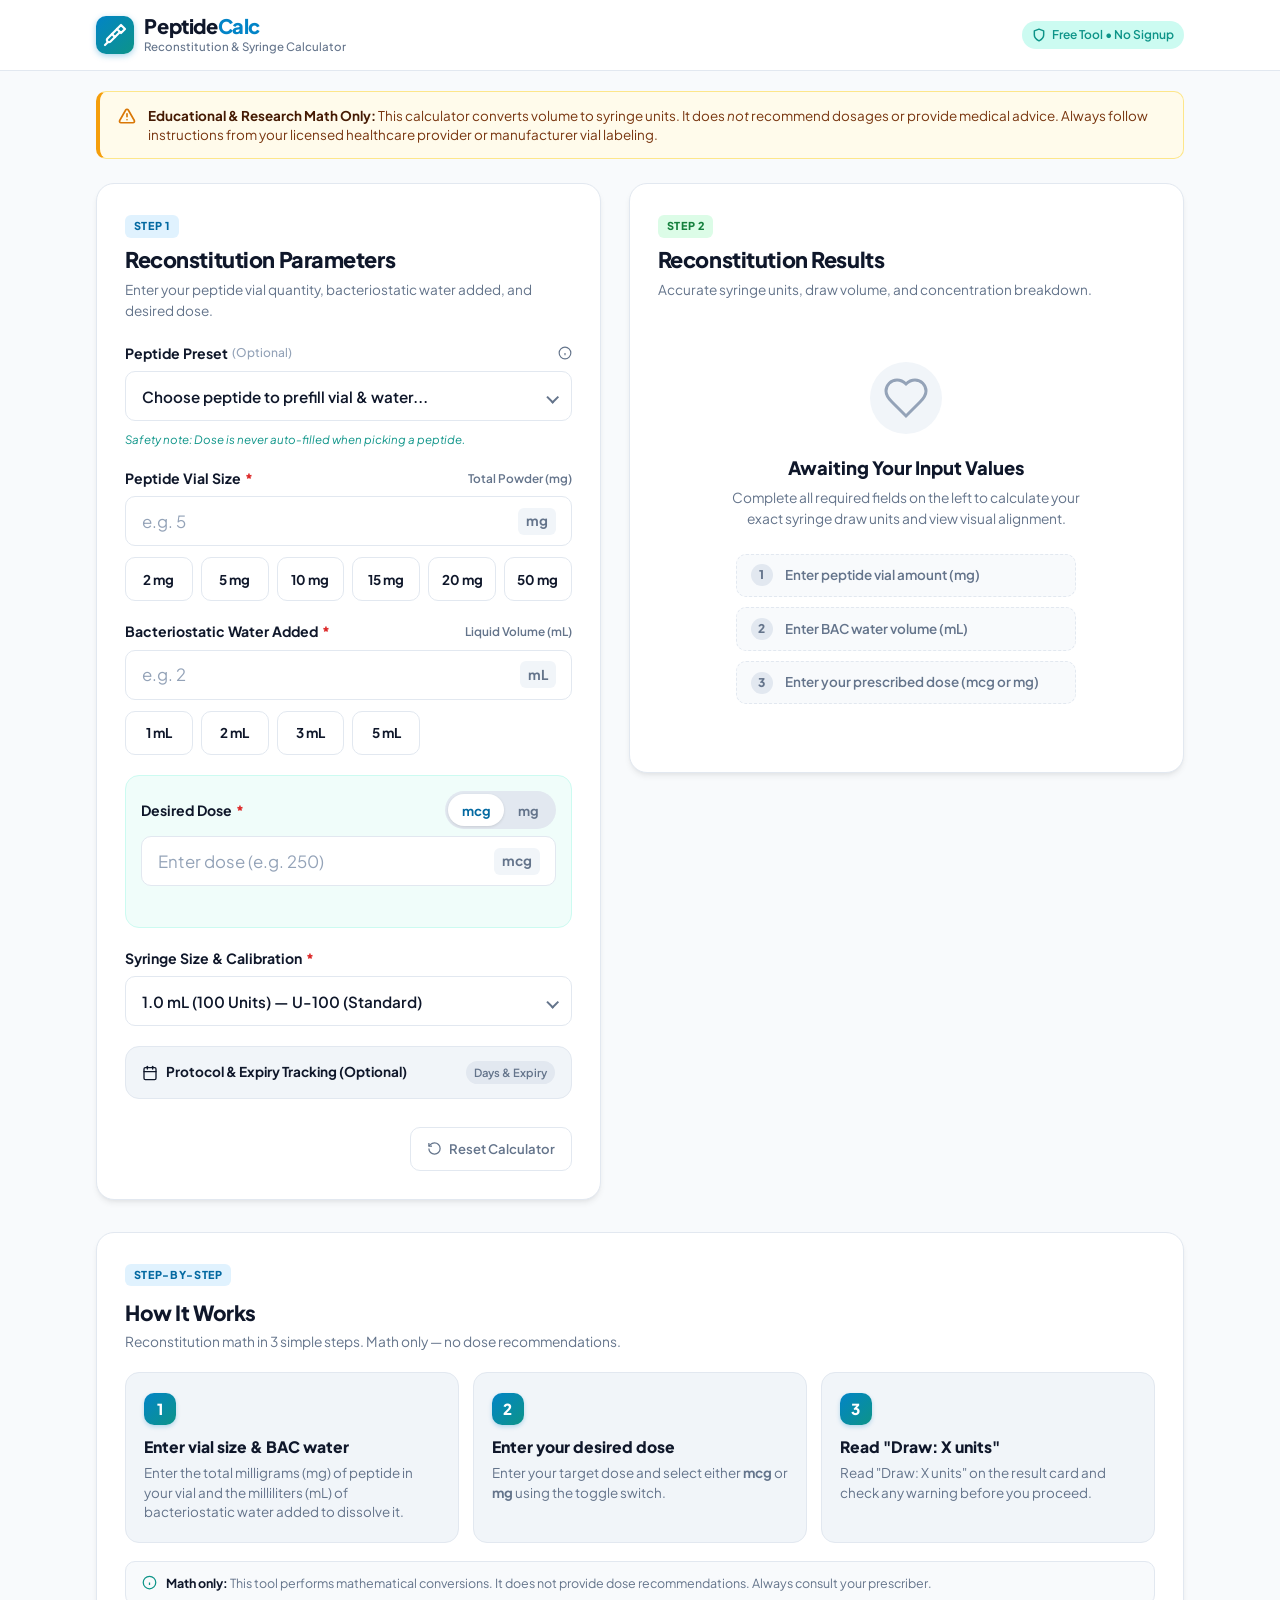
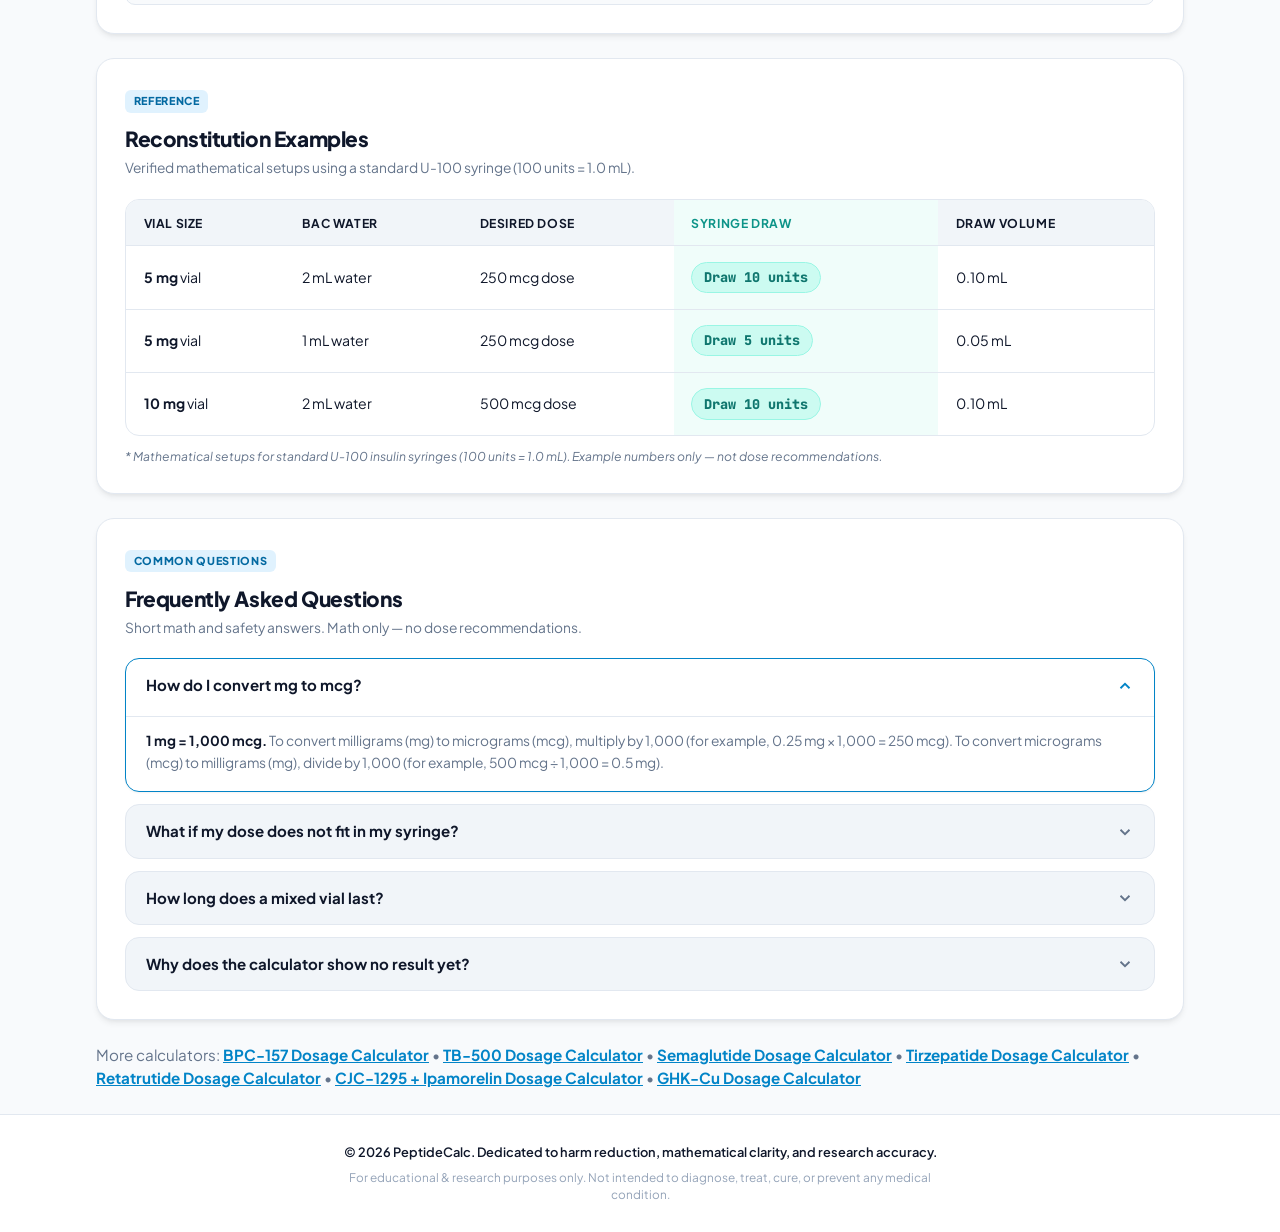
==== index.html @ 5c0a2802 "Add GHK-Cu dosage calculator page and link on homepage" ====
<!DOCTYPE html>
<html lang="en">
<head>
  <meta charset="UTF-8">
  <meta name="viewport" content="width=device-width, initial-scale=1.0, maximum-scale=5.0">
  <title>Peptide Reconstitution Calculator | Accurate Syringe Units & Dosage</title>
  <meta name="description" content="Free, accurate peptide reconstitution calculator. Calculate syringe units, draw volume in mL, concentration, and doses per vial with a visual syringe and safety guards.">
  <link rel="stylesheet" href="style.css">
  <link rel="preconnect" href="https://fonts.googleapis.com">
  <link rel="preconnect" href="https://fonts.gstatic.com" crossorigin>
  <link href="https://fonts.googleapis.com/css2?family=Plus+Jakarta+Sans:wght@400;500;600;700;800&family=JetBrains+Mono:wght@500;600;700&display=swap" rel="stylesheet">
</head>
<body>
  <!-- Header / Nav -->
  <header class="site-header">
    <div class="container header-container">
      <div class="brand">
        <div class="brand-icon">
          <svg width="24" height="24" viewBox="0 0 24 24" fill="none" stroke="currentColor" stroke-width="2.2" stroke-linecap="round" stroke-linejoin="round">
            <path d="m18 2-4 4 4 4 4-4-4-4Z"/>
            <path d="m14 6-9.5 9.5a2.12 2.12 0 1 0 3 3L17 9"/>
            <path d="m9 11 3 3"/>
            <path d="m5 19-3 3"/>
          </svg>
        </div>
        <div class="brand-text">
          <span class="brand-title">Peptide<span class="brand-accent">Calc</span></span>
          <span class="brand-subtitle">Reconstitution & Syringe Calculator</span>
        </div>
      </div>
      <div class="header-badges">
        <span class="trust-badge">
          <svg width="14" height="14" viewBox="0 0 24 24" fill="none" stroke="currentColor" stroke-width="2.5" stroke-linecap="round" stroke-linejoin="round"><path d="M12 22s8-4 8-10V5l-8-3-8 3v7c0 6 8 10 8 10z"/></svg>
          Free Tool • No Signup
        </span>
      </div>
    </div>
  </header>

  <main class="main-content">
    <div class="container">
      
      <!-- Top Disclaimer Line (Mandatory PRD Rule) -->
      <aside class="disclaimer-banner" role="note" aria-label="Medical Disclaimer">
        <div class="disclaimer-icon">
          <svg width="18" height="18" viewBox="0 0 24 24" fill="none" stroke="currentColor" stroke-width="2.2" stroke-linecap="round" stroke-linejoin="round">
            <path d="m21.73 18-8-14a2 2 0 0 0-3.48 0l-8 14A2 2 0 0 0 4 21h16a2 2 0 0 0 1.73-3Z"/>
            <line x1="12" y1="9" x2="12" y2="13"/>
            <line x1="12" y1="17" x2="12.01" y2="17"/>
          </svg>
        </div>
        <div class="disclaimer-text">
          <strong>Educational & Research Math Only:</strong> This calculator converts volume to syringe units. It does <em>not</em> recommend dosages or provide medical advice. Always follow instructions from your licensed healthcare provider or manufacturer vial labeling.
        </div>
      </aside>

      <!-- Calculator Layout Grid -->
      <div class="calculator-grid">
        
        <!-- Inputs Column -->
        <section class="card input-card" aria-labelledby="inputs-heading">
          <div class="card-header">
            <div class="step-indicator">Step 1</div>
            <h1 id="inputs-heading" class="card-title">Reconstitution Parameters</h1>
            <p class="card-desc">Enter your peptide vial quantity, bacteriostatic water added, and desired dose.</p>
          </div>

          <form id="calc-form" class="calc-form" onsubmit="return false;" novalidate>
            
            <!-- 1. Optional Peptide Select -->
            <div class="form-group">
              <div class="label-row">
                <label for="peptide-select" class="form-label">Peptide Preset <span class="label-optional">(Optional)</span></label>
                <span class="tooltip-trigger" title="Selecting a peptide pre-fills standard vial and water sizes. Dose is never auto-filled for safety.">
                  <svg width="14" height="14" viewBox="0 0 24 24" fill="none" stroke="currentColor" stroke-width="2"><circle cx="12" cy="12" r="10"/><path d="M12 16v-4"/><path d="M12 8h.01"/></svg>
                </span>
              </div>
              <div class="select-wrapper">
                <select id="peptide-select" class="form-select">
                  <option value="">Choose peptide to prefill vial & water...</option>
                  <option value="bpc157" data-vial="5" data-water="2">BPC-157 (5 mg vial • 2 mL water)</option>
                  <option value="semaglutide" data-vial="5" data-water="2">Semaglutide (5 mg vial • 2 mL water)</option>
                  <option value="tirzepatide" data-vial="10" data-water="2">Tirzepatide (10 mg vial • 2 mL water)</option>
                  <option value="tb500" data-vial="5" data-water="2">TB-500 (5 mg vial • 2 mL water)</option>
                  <option value="retatrutide" data-vial="10" data-water="2">Retatrutide (10 mg vial • 2 mL water)</option>
                  <option value="cjc1295" data-vial="2" data-water="2">CJC-1295 (2 mg vial • 2 mL water)</option>
                  <option value="ipamorelin" data-vial="2" data-water="2">Ipamorelin (2 mg vial • 2 mL water)</option>
                  <option value="ghkcu" data-vial="50" data-water="3">GHK-Cu (50 mg vial • 3 mL water)</option>
                  <option value="melanotan2" data-vial="10" data-water="2">Melanotan II (10 mg vial • 2 mL water)</option>
                  <option value="pt141" data-vial="10" data-water="2">PT-141 (10 mg vial • 2 mL water)</option>
                </select>
              </div>
              <span class="safety-subtext">Safety note: Dose is never auto-filled when picking a peptide.</span>
            </div>

            <!-- 2. Vial Size (mg) -->
            <div class="form-group">
              <div class="label-row">
                <label for="vial-mg" class="form-label">Peptide Vial Size <span class="required-star">*</span></label>
                <span class="unit-indicator">Total Powder (mg)</span>
              </div>
              <div class="input-with-unit">
                <input type="number" id="vial-mg" class="form-input" placeholder="e.g. 5" min="0.1" step="any" required inputmode="decimal">
                <span class="input-suffix">mg</span>
              </div>
              <!-- Presets -->
              <div class="preset-buttons" role="group" aria-label="Vial size presets">
                <button type="button" class="preset-btn" data-input="vial-mg" data-val="2">2 mg</button>
                <button type="button" class="preset-btn" data-input="vial-mg" data-val="5">5 mg</button>
                <button type="button" class="preset-btn" data-input="vial-mg" data-val="10">10 mg</button>
                <button type="button" class="preset-btn" data-input="vial-mg" data-val="15">15 mg</button>
                <button type="button" class="preset-btn" data-input="vial-mg" data-val="20">20 mg</button>
                <button type="button" class="preset-btn" data-input="vial-mg" data-val="50">50 mg</button>
              </div>
            </div>

            <!-- 3. BAC Water (mL) -->
            <div class="form-group">
              <div class="label-row">
                <label for="bac-water" class="form-label">Bacteriostatic Water Added <span class="required-star">*</span></label>
                <span class="unit-indicator">Liquid Volume (mL)</span>
              </div>
              <div class="input-with-unit">
                <input type="number" id="bac-water" class="form-input" placeholder="e.g. 2" min="0.1" step="any" required inputmode="decimal">
                <span class="input-suffix">mL</span>
              </div>
              <!-- Presets -->
              <div class="preset-buttons" role="group" aria-label="BAC water presets">
                <button type="button" class="preset-btn" data-input="bac-water" data-val="1">1 mL</button>
                <button type="button" class="preset-btn" data-input="bac-water" data-val="2">2 mL</button>
                <button type="button" class="preset-btn" data-input="bac-water" data-val="3">3 mL</button>
                <button type="button" class="preset-btn" data-input="bac-water" data-val="5">5 mL</button>
              </div>
            </div>

            <!-- 4. Desired Dose (mcg / mg Toggle) -->
            <div class="form-group highlight-group">
              <div class="label-row">
                <label for="desired-dose" class="form-label">Desired Dose <span class="required-star">*</span></label>
                
                <!-- mcg / mg Toggle Switch -->
                <div class="unit-toggle" role="radiogroup" aria-label="Desired dose unit">
                  <button type="button" id="toggle-mcg" class="toggle-btn active" role="radio" aria-checked="true">mcg</button>
                  <button type="button" id="toggle-mg" class="toggle-btn" role="radio" aria-checked="false">mg</button>
                </div>
              </div>
              <div class="input-with-unit">
                <input type="number" id="desired-dose" class="form-input" placeholder="Enter dose (e.g. 250)" min="0.001" step="any" required inputmode="decimal">
                <span class="input-suffix" id="dose-unit-label">mcg</span>
              </div>
              <div class="dose-conversion-helper" id="dose-helper" aria-live="polite">
                <!-- Dynamically shows e.g. "250 mcg = 0.25 mg" -->
              </div>
            </div>

            <!-- 5. Syringe Size Dropdown -->
            <div class="form-group">
              <div class="label-row">
                <label for="syringe-size" class="form-label">Syringe Size & Calibration <span class="required-star">*</span></label>
              </div>
              <div class="select-wrapper">
                <select id="syringe-size" class="form-select">
                  <option value="u100-100" data-units="100" data-ml="1.0" data-cal="100">1.0 mL (100 Units) — U-100 (Standard)</option>
                  <option value="u100-50" data-units="50" data-ml="0.5" data-cal="100">0.5 mL (50 Units) — U-100</option>
                  <option value="u100-30" data-units="30" data-ml="0.3" data-cal="100">0.3 mL (30 Units) — U-100</option>
                  <option value="u50-50" data-units="50" data-ml="1.0" data-cal="50">1.0 mL (50 Units) — U-50</option>
                  <option value="u40-40" data-units="40" data-ml="1.0" data-cal="40">1.0 mL (40 Units) — U-40</option>
                  <option value="u40-20" data-units="20" data-ml="0.5" data-cal="40">0.5 mL (20 Units) — U-40</option>
                </select>
              </div>
            </div>

            <!-- Optional Tracking & Protocol Accordion -->
            <details class="optional-details">
              <summary class="details-summary">
                <div class="summary-title">
                  <svg width="16" height="16" viewBox="0 0 24 24" fill="none" stroke="currentColor" stroke-width="2" stroke-linecap="round" stroke-linejoin="round">
                    <rect x="3" y="4" width="18" height="18" rx="2" ry="2"/>
                    <line x1="16" y1="2" x2="16" y2="6"/>
                    <line x1="8" y1="2" x2="8" y2="6"/>
                    <line x1="3" y1="10" x2="21" y2="10"/>
                  </svg>
                  <span>Protocol & Expiry Tracking (Optional)</span>
                </div>
                <span class="summary-badge">Days & Expiry</span>
              </summary>
              <div class="details-content">
                <div class="form-row-2">
                  <div class="form-group">
                    <label for="frequency" class="form-label">Dosing Frequency</label>
                    <select id="frequency" class="form-select">
                      <option value="">Select frequency...</option>
                      <option value="1">Once Daily (Every day)</option>
                      <option value="2">Twice Daily (2x / day)</option>
                      <option value="0.5">Every Other Day (EOD)</option>
                      <option value="0.2857">2 Times per Week</option>
                      <option value="0.4286">3 Times per Week</option>
                      <option value="0.142857">Once Weekly (1x / week)</option>
                    </select>
                  </div>
                  <div class="form-group">
                    <label for="mix-date" class="form-label">Reconstitution Date</label>
                    <input type="date" id="mix-date" class="form-input">
                  </div>
                </div>
              </div>
            </details>

            <!-- Reset Button -->
            <div class="form-actions">
              <button type="button" id="btn-reset" class="btn-secondary">
                <svg width="15" height="15" viewBox="0 0 24 24" fill="none" stroke="currentColor" stroke-width="2"><path d="M3 12a9 9 0 1 0 9-9 9.75 9.75 0 0 0-6.74 2.74L3 8"/><path d="M3 3v5h5"/></svg>
                Reset Calculator
              </button>
            </div>
          </form>
        </section>

        <!-- Results Column -->
        <section class="card result-card" aria-labelledby="results-heading">
          <div class="card-header">
            <div class="step-indicator success">Step 2</div>
            <h2 id="results-heading" class="card-title">Reconstitution Results</h2>
            <p class="card-desc">Accurate syringe units, draw volume, and concentration breakdown.</p>
          </div>

          <!-- Empty State (Shown when inputs are missing) -->
          <div id="empty-state" class="empty-state">
            <div class="empty-icon">
              <svg width="48" height="48" viewBox="0 0 24 24" fill="none" stroke="currentColor" stroke-width="1.5">
                <path d="M19 14c1.49-1.46 3-3.21 3-5.5A5.5 5.5 0 0 0 16.5 3c-1.76 0-3 .5-4.5 2-1.5-1.5-2.74-2-4.5-2A5.5 5.5 0 0 0 2 8.5c0 2.3 1.5 4.05 3 5.5l7 7Z"/>
              </svg>
            </div>
            <h3 class="empty-title">Awaiting Your Input Values</h3>
            <p class="empty-text">Complete all required fields on the left to calculate your exact syringe draw units and view visual alignment.</p>
            <div class="checklist">
              <div class="checklist-item" id="check-vial">
                <span class="check-bullet">1</span> Enter peptide vial amount (mg)
              </div>
              <div class="checklist-item" id="check-water">
                <span class="check-bullet">2</span> Enter BAC water volume (mL)
              </div>
              <div class="checklist-item" id="check-dose">
                <span class="check-bullet">3</span> Enter your prescribed dose (mcg or mg)
              </div>
            </div>
          </div>

          <!-- Active Calculation Container (Hidden until all inputs filled) -->
          <div id="results-container" class="results-container" style="display: none;">
            
            <!-- Smart Safety Warnings Area -->
            <div id="warnings-area" class="warnings-area" aria-live="assertive">
              <!-- Over Capacity Warning -->
              <div id="warn-overcapacity" class="alert-box alert-danger" style="display: none;">
                <div class="alert-icon">
                  <svg width="20" height="20" viewBox="0 0 24 24" fill="none" stroke="currentColor" stroke-width="2.5"><circle cx="12" cy="12" r="10"/><line x1="12" y1="8" x2="12" y2="12"/><line x1="12" y1="16" x2="12.01" y2="16"/></svg>
                </div>
                <div class="alert-body">
                  <h4 class="alert-title">Dose Exceeds Syringe Capacity!</h4>
                  <p class="alert-text" id="overcapacity-text">
                    This dose requires <strong id="overcapacity-units">0</strong> units (<span id="overcapacity-ml">0</span> mL), but your selected syringe only holds <span id="overcapacity-max">0</span> units.
                  </p>
                  <div class="alert-actions">
                    <strong>Recommended Solutions:</strong>
                    <ul class="alert-solutions">
                      <li>Switch to a larger syringe (e.g. 0.5 mL or 1.0 mL) in the dropdown.</li>
                      <li>Or reconstitute with less BAC water to create a more concentrated solution.</li>
                    </ul>
                  </div>
                </div>
              </div>

              <!-- mg / mcg Mistake Guard -->
              <div id="warn-mistake-guard" class="alert-box alert-warning" style="display: none;">
                <div class="alert-icon">
                  <svg width="20" height="20" viewBox="0 0 24 24" fill="none" stroke="currentColor" stroke-width="2.5"><path d="m21.73 18-8-14a2 2 0 0 0-3.48 0l-8 14A2 2 0 0 0 4 21h16a2 2 0 0 0 1.73-3Z"/><line x1="12" y1="9" x2="12" y2="13"/><line x1="12" y1="17" x2="12.01" y2="17"/></svg>
                </div>
                <div class="alert-body">
                  <h4 class="alert-title">Possible Unit Mistake (mg vs. mcg)</h4>
                  <p class="alert-text" id="mistake-guard-text">
                    The requested dose of <strong id="mistake-dose-val"></strong> seems unusually large for peptide protocols and would require an excessive number of units or vials.
                  </p>
                  <div class="mistake-actions">
                    <button type="button" id="btn-fix-unit" class="btn-action-fix">
                      Switch dose to <span id="mistake-mcg-fix"></span> mcg instead
                    </button>
                    <span class="mistake-hint">Most peptide doses are prescribed in micrograms (mcg), not milligrams (mg).</span>
                  </div>
                </div>
              </div>

              <!-- Small Volume Caution (< 5 Units) -->
              <div id="warn-low-volume" class="alert-box alert-info" style="display: none;">
                <div class="alert-icon">
                  <svg width="18" height="18" viewBox="0 0 24 24" fill="none" stroke="currentColor" stroke-width="2"><circle cx="12" cy="12" r="10"/><line x1="12" y1="16" x2="12" y2="12"/><line x1="12" y1="8" x2="12.01" y2="8"/></svg>
                </div>
                <div class="alert-body">
                  <h4 class="alert-title">Low Volume Tip (&lt; 5 Units)</h4>
                  <p class="alert-text" id="low-volume-text">
                    Drawing under 5 units can be difficult to measure precisely on standard syringes. Consider adding more BAC water when mixing to yield a larger, easier-to-read volume.
                  </p>
                </div>
              </div>

              <!-- 30-Day Expiry Safety Flag -->
              <div id="warn-expiry" class="alert-box alert-warning" style="display: none;">
                <div class="alert-icon">
                  <svg width="18" height="18" viewBox="0 0 24 24" fill="none" stroke="currentColor" stroke-width="2"><circle cx="12" cy="12" r="10"/><polyline points="12 6 12 12 16 14"/></svg>
                </div>
                <div class="alert-body">
                  <h4 class="alert-title">Extended Vial Duration Warning</h4>
                  <p class="alert-text">
                    At your current frequency, this vial will last over 30 days. Reconstituted peptides generally maintain optimal stability for <strong>28–30 days</strong> under refrigeration. Consider mixing smaller quantities or half-vials.
                  </p>
                </div>
              </div>
            </div>

            <!-- Hero Output: Units To Draw -->
            <div class="hero-result" id="hero-result-card">
              <span class="hero-label">YOUR EXACT SYRINGE DOSE</span>
              <div class="hero-number-wrap">
                <span class="hero-number" id="out-units">0</span>
                <span class="hero-unit">UNITS</span>
              </div>
              <div class="hero-subtext">
                Pull plunger until the leading stopper ring hits <strong id="out-sub-units">0 units</strong> (<span id="out-volume-ml">0.00 mL</span>)
              </div>
              <div class="fraction-note" id="fraction-note" style="display: none;">
                <!-- e.g. "Note: 8.33 units is between 8 and 8.5 units" -->
              </div>
            </div>

            <!-- Visual Syringe Container -->
            <div class="syringe-section">
              <div class="section-subhead">
                <span class="subhead-title">Interactive Visual Syringe</span>
                <span class="subhead-meta" id="syringe-cal-label">1.0 mL U-100 Syringe</span>
              </div>

              <!-- Syringe SVG Canvas -->
              <div class="syringe-viewport">
                <div class="syringe-wrapper" id="syringe-svg-container">
                  <!-- Generated via script.js -->
                </div>
              </div>

              <!-- Magnified Stopper View (PRD zoomed view requirement) -->
              <div class="magnifier-panel">
                <div class="magnifier-header">
                  <div class="magnifier-badge">
                    <svg width="14" height="14" viewBox="0 0 24 24" fill="none" stroke="currentColor" stroke-width="2.5"><circle cx="11" cy="11" r="8"/><line x1="21" y1="21" x2="16.65" y2="16.65"/><line x1="11" y1="8" x2="11" y2="14"/><line x1="8" y1="11" x2="14" y2="11"/></svg>
                    Zoomed Stopper View (Fridge Alignment Check)
                  </div>
                  <span class="magnifier-tip">Align the leading rubber ring to the target mark</span>
                </div>
                <div class="magnifier-canvas-wrap" id="magnifier-container">
                  <!-- Magnifier SVG generated via script.js -->
                </div>
              </div>
            </div>

            <!-- Key Metrics Grid -->
            <div class="metrics-grid">
              <div class="metric-card">
                <div class="metric-icon blue">
                  <svg width="18" height="18" viewBox="0 0 24 24" fill="none" stroke="currentColor" stroke-width="2"><path d="M12 2.69l5.66 5.66a8 8 0 1 1-11.31 0z"/></svg>
                </div>
                <div class="metric-info">
                  <span class="metric-label">Draw Volume</span>
                  <span class="metric-value" id="out-metric-ml">0.00 mL</span>
                  <span class="metric-hint">Liquid to inject</span>
                </div>
              </div>

              <div class="metric-card">
                <div class="metric-icon teal">
                  <svg width="18" height="18" viewBox="0 0 24 24" fill="none" stroke="currentColor" stroke-width="2"><path d="M21 16V8a2 2 0 0 0-1-1.73l-7-4a2 2 0 0 0-2 0l-7 4A2 2 0 0 0 3 8v8a2 2 0 0 0 1 1.73l7 4a2 2 0 0 0 2 0l7-4A2 2 0 0 0 21 16z"/></svg>
                </div>
                <div class="metric-info">
                  <span class="metric-label">Concentration</span>
                  <span class="metric-value" id="out-concentration-mg">0.00 mg/mL</span>
                  <span class="metric-hint" id="out-concentration-mcg">0 mcg/mL</span>
                </div>
              </div>

              <div class="metric-card">
                <div class="metric-icon indigo">
                  <svg width="18" height="18" viewBox="0 0 24 24" fill="none" stroke="currentColor" stroke-width="2"><circle cx="12" cy="12" r="10"/><path d="m4.93 4.93 4.24 4.24"/><path d="m14.83 9.17 4.24-4.24"/><path d="m14.83 14.83 4.24 4.24"/><path d="m9.17 14.83-4.24 4.24"/></svg>
                </div>
                <div class="metric-info">
                  <span class="metric-label">Micrograms per Unit</span>
                  <span class="metric-value" id="out-mcg-per-unit">0.0 mcg</span>
                  <span class="metric-hint">Each syringe tick</span>
                </div>
              </div>

              <div class="metric-card">
                <div class="metric-icon purple">
                  <svg width="18" height="18" viewBox="0 0 24 24" fill="none" stroke="currentColor" stroke-width="2"><rect x="3" y="3" width="18" height="18" rx="2"/><path d="M3 9h18"/><path d="M9 21V9"/></svg>
                </div>
                <div class="metric-info">
                  <span class="metric-label">Total Doses per Vial</span>
                  <span class="metric-value" id="out-doses-per-vial">0</span>
                  <span class="metric-hint">Based on vial mg</span>
                </div>
              </div>
            </div>

            <!-- Optional Protocol Stats (if frequency/date filled) -->
            <div id="protocol-stats-box" class="protocol-stats-box" style="display: none;">
              <div class="protocol-stat-item" id="stat-duration-wrap" style="display: none;">
                <span class="stat-label">Vial Estimated Lifespan:</span>
                <span class="stat-val" id="out-lifespan-days">0 Days</span>
              </div>
              <div class="protocol-stat-item" id="stat-discard-wrap" style="display: none;">
                <span class="stat-label">Recommended Discard Date:</span>
                <span class="stat-val" id="out-discard-date">—</span>
                <span class="stat-sub">(28 days post-mix)</span>
              </div>
            </div>

            <!-- Bottom Disclaimer Under Result Card (Mandatory PRD Rule) -->
            <div class="result-disclaimer-note">
              <svg width="14" height="14" viewBox="0 0 24 24" fill="none" stroke="currentColor" stroke-width="2"><circle cx="12" cy="12" r="10"/><line x1="12" y1="16" x2="12" y2="12"/><line x1="12" y1="8" x2="12.01" y2="8"/></svg>
              <span><strong>Medical Safety Note:</strong> All results are mathematical conversions based on your inputs. They do not constitute dosing guidance. Always verify with your physician or pharmacist before administration.</span>
            </div>

          </div>
        </section>

      </div>

      <!-- 1. How It Works Section -->
      <section class="card content-section" id="how-it-works" aria-labelledby="how-it-works-title">
        <div class="section-header">
          <div class="step-indicator">Step-by-Step</div>
          <h2 id="how-it-works-title" class="section-title">How It Works</h2>
          <p class="section-desc">Reconstitution math in 3 simple steps. Math only — no dose recommendations.</p>
        </div>

        <div class="how-steps-grid">
          <div class="how-step-card">
            <div class="step-badge">1</div>
            <div class="how-step-body">
              <h3 class="how-step-title">Enter vial size & BAC water</h3>
              <p class="how-step-desc">Enter the total milligrams (mg) of peptide in your vial and the milliliters (mL) of bacteriostatic water added to dissolve it.</p>
            </div>
          </div>

          <div class="how-step-card">
            <div class="step-badge">2</div>
            <div class="how-step-body">
              <h3 class="how-step-title">Enter your desired dose</h3>
              <p class="how-step-desc">Enter your target dose and select either <strong>mcg</strong> or <strong>mg</strong> using the toggle switch.</p>
            </div>
          </div>

          <div class="how-step-card">
            <div class="step-badge">3</div>
            <div class="how-step-body">
              <h3 class="how-step-title">Read "Draw: X units"</h3>
              <p class="how-step-desc">Read "Draw: X units" on the result card and check any warning before you proceed.</p>
            </div>
          </div>
        </div>

        <div class="section-safety-note">
          <svg width="15" height="15" viewBox="0 0 24 24" fill="none" stroke="currentColor" stroke-width="2"><circle cx="12" cy="12" r="10"/><line x1="12" y1="16" x2="12" y2="12"/><line x1="12" y1="8" x2="12.01" y2="8"/></svg>
          <span><strong>Math only:</strong> This tool performs mathematical conversions. It does not provide dose recommendations. Always consult your prescriber.</span>
        </div>
      </section>

      <!-- 2. Examples Section -->
      <section class="card content-section" id="examples" aria-labelledby="examples-title">
        <div class="section-header">
          <div class="step-indicator">Reference</div>
          <h2 id="examples-title" class="section-title">Reconstitution Examples</h2>
          <p class="section-desc">Verified mathematical setups using a standard U-100 syringe (100 units = 1.0 mL).</p>
        </div>

        <div class="table-scroll-hint">
          <svg width="14" height="14" viewBox="0 0 24 24" fill="none" stroke="currentColor" stroke-width="2.5"><line x1="5" y1="12" x2="19" y2="12"/><polyline points="12 5 19 12 12 19"/></svg>
          <span>Scroll sideways on mobile to view full table</span>
        </div>

        <div class="table-responsive">
          <table class="examples-table">
            <thead>
              <tr>
                <th scope="col">Vial Size</th>
                <th scope="col">BAC Water</th>
                <th scope="col">Desired Dose</th>
                <th scope="col" class="th-result">Syringe Draw</th>
                <th scope="col">Draw Volume</th>
              </tr>
            </thead>
            <tbody>
              <tr>
                <td><strong>5 mg</strong> vial</td>
                <td>2 mL water</td>
                <td>250 mcg dose</td>
                <td class="td-result">
                  <span class="draw-pill">Draw 10 units</span>
                </td>
                <td>0.10 mL</td>
              </tr>
              <tr>
                <td><strong>5 mg</strong> vial</td>
                <td>1 mL water</td>
                <td>250 mcg dose</td>
                <td class="td-result">
                  <span class="draw-pill">Draw 5 units</span>
                </td>
                <td>0.05 mL</td>
              </tr>
              <tr>
                <td><strong>10 mg</strong> vial</td>
                <td>2 mL water</td>
                <td>500 mcg dose</td>
                <td class="td-result">
                  <span class="draw-pill">Draw 10 units</span>
                </td>
                <td>0.10 mL</td>
              </tr>
            </tbody>
          </table>
        </div>

        <p class="table-caption">
          * Mathematical setups for standard U-100 insulin syringes (100 units = 1.0 mL). Example numbers only — not dose recommendations.
        </p>
      </section>

      <!-- 3. FAQ Section -->
      <section class="card content-section" id="faq" aria-labelledby="faq-title">
        <div class="section-header">
          <div class="step-indicator">Common Questions</div>
          <h2 id="faq-title" class="section-title">Frequently Asked Questions</h2>
          <p class="section-desc">Short math and safety answers. Math only — no dose recommendations.</p>
        </div>

        <div class="faq-list">
          <details class="faq-item" open>
            <summary class="faq-summary">
              <span class="faq-question-text">How do I convert mg to mcg?</span>
              <span class="faq-chevron" aria-hidden="true">
                <svg width="18" height="18" viewBox="0 0 24 24" fill="none" stroke="currentColor" stroke-width="2.5"><polyline points="6 9 12 15 18 9"/></svg>
              </span>
            </summary>
            <div class="faq-answer">
              <p><strong>1 mg = 1,000 mcg.</strong> To convert milligrams (mg) to micrograms (mcg), multiply by 1,000 (for example, 0.25 mg × 1,000 = 250 mcg). To convert micrograms (mcg) to milligrams (mg), divide by 1,000 (for example, 500 mcg ÷ 1,000 = 0.5 mg).</p>
            </div>
          </details>

          <details class="faq-item">
            <summary class="faq-summary">
              <span class="faq-question-text">What if my dose does not fit in my syringe?</span>
              <span class="faq-chevron" aria-hidden="true">
                <svg width="18" height="18" viewBox="0 0 24 24" fill="none" stroke="currentColor" stroke-width="2.5"><polyline points="6 9 12 15 18 9"/></svg>
              </span>
            </summary>
            <div class="faq-answer">
              <p>Use a larger syringe (such as 0.5 mL or 1.0 mL) or add more BAC water — the calculator warns you in red whenever your dose exceeds your selected syringe capacity so you never draw beyond the maximum fill line.</p>
            </div>
          </details>

          <details class="faq-item">
            <summary class="faq-summary">
              <span class="faq-question-text">How long does a mixed vial last?</span>
              <span class="faq-chevron" aria-hidden="true">
                <svg width="18" height="18" viewBox="0 0 24 24" fill="none" stroke="currentColor" stroke-width="2.5"><polyline points="6 9 12 15 18 9"/></svg>
              </span>
            </summary>
            <div class="faq-answer">
              <p>Mixed peptides are generally used within <strong>28–30 days</strong> under refrigeration. The calculator flags a vial that would last longer with a yellow safety warning so you can consider reconstituting smaller quantities.</p>
            </div>
          </details>

          <details class="faq-item">
            <summary class="faq-summary">
              <span class="faq-question-text">Why does the calculator show no result yet?</span>
              <span class="faq-chevron" aria-hidden="true">
                <svg width="18" height="18" viewBox="0 0 24 24" fill="none" stroke="currentColor" stroke-width="2.5"><polyline points="6 9 12 15 18 9"/></svg>
              </span>
            </summary>
            <div class="faq-answer">
              <p>It waits until all inputs are filled (vial size, BAC water volume, and desired dose). This safety guard ensures you never see a partial, misleading, or incorrect draw calculation.</p>
            </div>
          </details>
        </div>
      </section>

      <div style="margin: 1.25rem 0 1.5rem; font-size: 0.95rem; color: var(--text-muted);">
        More calculators: <a href="bpc-157.html" style="color: var(--primary); font-weight: 700; text-decoration: underline;">BPC-157 Dosage Calculator</a> • <a href="tb-500.html" style="color: var(--primary); font-weight: 700; text-decoration: underline;">TB-500 Dosage Calculator</a> • <a href="semaglutide.html" style="color: var(--primary); font-weight: 700; text-decoration: underline;">Semaglutide Dosage Calculator</a> • <a href="tirzepatide.html" style="color: var(--primary); font-weight: 700; text-decoration: underline;">Tirzepatide Dosage Calculator</a> • <a href="retatrutide.html" style="color: var(--primary); font-weight: 700; text-decoration: underline;">Retatrutide Dosage Calculator</a> • <a href="cjc-1295-ipamorelin.html" style="color: var(--primary); font-weight: 700; text-decoration: underline;">CJC-1295 + Ipamorelin Dosage Calculator</a> • <a href="ghk-cu.html" style="color: var(--primary); font-weight: 700; text-decoration: underline;">GHK-Cu Dosage Calculator</a>
      </div>

    </div>
  </main>

  <footer class="site-footer">
    <div class="container footer-container">
      <p class="footer-copy">© 2026 PeptideCalc. Dedicated to harm reduction, mathematical clarity, and research accuracy.</p>
      <p class="footer-legal">For educational & research purposes only. Not intended to diagnose, treat, cure, or prevent any medical condition.</p>
    </div>
  </footer>

  <script src="script.js"></script>
</body>
</html>
---- style.css ----
/* ==========================================================================
   Peptide Calculator - Clinical Light Design System
   Mobile-First, High Accessibility, Crisp Medical Typography
   ========================================================================== */

:root {
  /* Color Palette */
  --bg-page: #f8fafc;
  --bg-card: #ffffff;
  --bg-card-subtle: #f1f5f9;
  --bg-input: #ffffff;
  --border-light: #e2e8f0;
  --border-focus: #0284c7;
  --border-hover: #cbd5e1;

  /* Text Colors */
  --text-main: #0f172a;
  --text-muted: #64748b;
  --text-subtle: #94a3b8;
  --text-inverse: #ffffff;

  /* Primary Accent: Clinical Sky & Teal */
  --primary: #0284c7;
  --primary-hover: #0369a1;
  --primary-light: #e0f2fe;
  --primary-glow: rgba(2, 132, 199, 0.15);

  --accent-teal: #0d9488;
  --accent-teal-light: #ccfbf1;

  /* Status Colors */
  --danger-bg: #fef2f2;
  --danger-border: #fecaca;
  --danger-text: #991b1b;
  --danger-accent: #dc2626;

  --warning-bg: #fffbeb;
  --warning-border: #fde68a;
  --warning-text: #92400e;
  --warning-accent: #d97706;

  --info-bg: #f0fdf4;
  --info-border: #bbf7d0;
  --info-text: #166534;
  --info-accent: #16a34a;

  /* Syringe Visualization Colors */
  --syringe-glass: #f8fafc;
  --syringe-border: #94a3b8;
  --syringe-fluid-start: #38bdf8;
  --syringe-fluid-end: #0284c7;
  --syringe-plunger: #334155;
  --syringe-stopper: #1e293b;
  --syringe-tick: #475569;
  --syringe-target: #dc2626;

  /* Layout & Geometry */
  --radius-sm: 6px;
  --radius-md: 10px;
  --radius-lg: 14px;
  --radius-xl: 18px;
  --radius-full: 9999px;

  --shadow-sm: 0 1px 2px 0 rgba(0, 0, 0, 0.05);
  --shadow-md: 0 4px 6px -1px rgba(0, 0, 0, 0.07), 0 2px 4px -2px rgba(0, 0, 0, 0.05);
  --shadow-lg: 0 10px 15px -3px rgba(0, 0, 0, 0.08), 0 4px 6px -4px rgba(0, 0, 0, 0.04);
  --shadow-hero: 0 12px 28px -6px rgba(2, 132, 199, 0.2), 0 6px 12px -4px rgba(2, 132, 199, 0.1);

  /* Fonts */
  --font-sans: 'Plus Jakarta Sans', -apple-system, BlinkMacSystemFont, "Segoe UI", Roboto, sans-serif;
  --font-mono: 'JetBrains Mono', monospace;
}

/* Base Reset */
*, *::before, *::after {
  box-sizing: border-box;
  margin: 0;
  padding: 0;
}

html {
  font-size: 16px;
  -webkit-text-size-adjust: 100%;
  scroll-behavior: smooth;
  width: 100%;
  max-width: 100%;
  overflow-x: hidden;
}

body {
  font-family: var(--font-sans);
  background-color: var(--bg-page);
  color: var(--text-main);
  line-height: 1.5;
  min-height: 100vh;
  display: flex;
  flex-direction: column;
  width: 100%;
  max-width: 100%;
  overflow-x: hidden;
}

/* Ensure all images and SVGs respect container width */
img, svg {
  max-width: 100%;
}

.container {
  width: 100%;
  max-width: 1120px;
  margin: 0 auto;
  padding: 0 1rem;
  box-sizing: border-box;
}

@media (max-width: 380px) {
  .container {
    padding: 0 0.75rem;
  }
}

/* ==========================================================================
   Header & Trust Badges
   ========================================================================== */
.site-header {
  background: var(--bg-card);
  border-bottom: 1px solid var(--border-light);
  padding: 0.9rem 0;
  position: sticky;
  top: 0;
  z-index: 50;
}

.header-container {
  display: flex;
  align-items: center;
  justify-content: space-between;
}

.brand {
  display: flex;
  align-items: center;
  gap: 0.65rem;
  text-decoration: none;
  color: inherit;
}

.brand-icon {
  width: 38px;
  height: 38px;
  border-radius: var(--radius-md);
  background: linear-gradient(135deg, #0284c7 0%, #0d9488 100%);
  color: white;
  display: flex;
  align-items: center;
  justify-content: center;
  box-shadow: 0 2px 6px rgba(2, 132, 199, 0.35);
}

.brand-text {
  display: flex;
  flex-direction: column;
}

.brand-title {
  font-size: 1.25rem;
  font-weight: 800;
  letter-spacing: -0.02em;
  color: var(--text-main);
  line-height: 1.2;
}

.brand-accent {
  color: var(--primary);
}

.brand-subtitle {
  font-size: 0.72rem;
  font-weight: 500;
  color: var(--text-muted);
}

.trust-badge {
  display: inline-flex;
  align-items: center;
  gap: 0.35rem;
  font-size: 0.75rem;
  font-weight: 600;
  color: var(--accent-teal);
  background: var(--accent-teal-light);
  padding: 0.3rem 0.65rem;
  border-radius: var(--radius-full);
}

/* ==========================================================================
   Top Disclaimer Banner (Mandatory PRD Rule)
   ========================================================================== */
.disclaimer-banner {
  margin-top: 1.25rem;
  margin-bottom: 1.5rem;
  background-color: #fffbeb;
  border: 1px solid #fde68a;
  border-left: 4px solid #f59e0b;
  border-radius: var(--radius-md);
  padding: 0.85rem 1.1rem;
  display: flex;
  align-items: flex-start;
  gap: 0.75rem;
}

.disclaimer-icon {
  color: #d97706;
  flex-shrink: 0;
  margin-top: 1px;
}

.disclaimer-text {
  font-size: 0.84rem;
  color: #78350f;
  line-height: 1.45;
}

.disclaimer-text strong {
  color: #451a03;
  font-weight: 700;
}

/* ==========================================================================
   Calculator Layout Grid
   ========================================================================== */
.calculator-grid {
  display: flex;
  flex-direction: column;
  gap: 1.5rem;
  margin-bottom: 2rem;
  width: 100%;
  max-width: 100%;
  min-width: 0;
  box-sizing: border-box;
}

@media (min-width: 960px) {
  .calculator-grid {
    display: grid;
    grid-template-columns: 1fr 1.1fr;
    gap: 1.75rem;
    align-items: start;
  }
}

/* Cards */
.card {
  background: var(--bg-card);
  border: 1px solid var(--border-light);
  border-radius: var(--radius-xl);
  padding: 1.1rem 0.95rem;
  box-shadow: var(--shadow-md);
  width: 100%;
  max-width: 100%;
  min-width: 0;
  box-sizing: border-box;
}

@media (min-width: 480px) {
  .card {
    padding: 1.35rem;
  }
}

@media (min-width: 640px) {
  .card {
    padding: 1.75rem;
  }
}

.card-header {
  margin-bottom: 1.35rem;
}

.step-indicator {
  display: inline-block;
  font-size: 0.68rem;
  font-weight: 800;
  text-transform: uppercase;
  letter-spacing: 0.06em;
  background: var(--primary-light);
  color: var(--primary-hover);
  padding: 0.2rem 0.55rem;
  border-radius: var(--radius-sm);
  margin-bottom: 0.4rem;
}

.step-indicator.success {
  background: #dcfce7;
  color: #15803d;
}

.card-title {
  font-size: 1.35rem;
  font-weight: 800;
  color: var(--text-main);
  letter-spacing: -0.02em;
  margin-bottom: 0.25rem;
}

.card-desc {
  font-size: 0.85rem;
  color: var(--text-muted);
}

/* ==========================================================================
   Form Controls & Big Tap Targets
   ========================================================================== */
.calc-form {
  display: flex;
  flex-direction: column;
  gap: 1.25rem;
}

.form-group {
  display: flex;
  flex-direction: column;
  gap: 0.45rem;
}

.form-group.highlight-group {
  background: #f0fdfa;
  border: 1px solid #ccfbf1;
  border-radius: var(--radius-lg);
  padding: 0.95rem;
}

.label-row {
  display: flex;
  align-items: center;
  justify-content: space-between;
}

.form-label {
  font-size: 0.88rem;
  font-weight: 700;
  color: var(--text-main);
  display: inline-flex;
  align-items: center;
  gap: 0.25rem;
}

.label-optional {
  font-size: 0.75rem;
  font-weight: 500;
  color: var(--text-subtle);
}

.required-star {
  color: var(--danger-accent);
  font-weight: 800;
}

.unit-indicator {
  font-size: 0.74rem;
  font-weight: 600;
  color: var(--text-muted);
}

.tooltip-trigger {
  color: var(--text-muted);
  cursor: help;
  display: flex;
  align-items: center;
}

.safety-subtext {
  font-size: 0.72rem;
  color: var(--accent-teal);
  font-style: italic;
  margin-top: 0.15rem;
}

/* Custom Input with Unit Suffix */
.input-with-unit {
  position: relative;
  display: flex;
  align-items: center;
}

.form-input {
  width: 100%;
  height: 50px; /* Big tap target */
  padding: 0 3.2rem 0 1rem;
  font-family: var(--font-sans);
  font-size: 1.05rem;
  font-weight: 600;
  color: var(--text-main);
  background-color: var(--bg-input);
  border: 1.5px solid var(--border-light);
  border-radius: var(--radius-md);
  transition: all 0.15s ease-in-out;
  outline: none;
}

.form-input:focus {
  border-color: var(--border-focus);
  box-shadow: 0 0 0 3px var(--primary-glow);
}

.form-input::placeholder {
  color: var(--text-subtle);
  font-weight: 400;
}

.input-suffix {
  position: absolute;
  right: 1rem;
  font-size: 0.85rem;
  font-weight: 700;
  color: var(--text-muted);
  pointer-events: none;
  background: var(--bg-card-subtle);
  padding: 0.2rem 0.5rem;
  border-radius: var(--radius-sm);
}

/* Select Dropdown */
.select-wrapper {
  position: relative;
}

.form-select {
  width: 100%;
  height: 50px; /* Big tap target */
  padding: 0 2.5rem 0 1rem;
  font-family: var(--font-sans);
  font-size: 0.95rem;
  font-weight: 600;
  color: var(--text-main);
  background-color: var(--bg-input);
  border: 1.5px solid var(--border-light);
  border-radius: var(--radius-md);
  appearance: none;
  outline: none;
  cursor: pointer;
  transition: all 0.15s ease-in-out;
}

.form-select:focus {
  border-color: var(--border-focus);
  box-shadow: 0 0 0 3px var(--primary-glow);
}

.select-wrapper::after {
  content: "";
  position: absolute;
  right: 1.1rem;
  top: 50%;
  transform: translateY(-50%);
  width: 9px;
  height: 9px;
  border-right: 2px solid var(--text-muted);
  border-bottom: 2px solid var(--text-muted);
  rotate: 45deg;
  pointer-events: none;
}

/* Preset Buttons Grid (Big Tap Targets) */
.preset-buttons {
  display: grid;
  grid-template-columns: repeat(3, 1fr);
  gap: 0.5rem;
  margin-top: 0.25rem;
}

@media (min-width: 480px) {
  .preset-buttons {
    grid-template-columns: repeat(6, 1fr);
  }
}

.preset-btn {
  height: 44px; /* Tap target */
  display: flex;
  align-items: center;
  justify-content: center;
  background: var(--bg-card);
  border: 1.5px solid var(--border-light);
  border-radius: var(--radius-md);
  font-family: var(--font-sans);
  font-size: 0.84rem;
  font-weight: 700;
  color: var(--text-main);
  cursor: pointer;
  transition: all 0.15s ease;
  user-select: none;
}

.preset-btn:hover {
  background: var(--bg-card-subtle);
  border-color: var(--border-hover);
}

.preset-btn.active {
  background: var(--primary-light);
  border-color: var(--primary);
  color: var(--primary-hover);
  box-shadow: 0 0 0 1px var(--primary);
}

/* mcg / mg Segmented Unit Toggle */
.unit-toggle {
  display: inline-flex;
  background: #e2e8f0;
  padding: 3px;
  border-radius: var(--radius-full);
}

.toggle-btn {
  border: none;
  background: transparent;
  padding: 0.35rem 0.85rem;
  font-family: var(--font-sans);
  font-size: 0.82rem;
  font-weight: 700;
  color: var(--text-muted);
  border-radius: var(--radius-full);
  cursor: pointer;
  transition: all 0.2s cubic-bezier(0.4, 0, 0.2, 1);
  min-height: 32px;
}

.toggle-btn.active {
  background: var(--bg-card);
  color: var(--primary-hover);
  box-shadow: 0 1px 3px rgba(0, 0, 0, 0.12);
}

.dose-conversion-helper {
  font-size: 0.78rem;
  font-weight: 600;
  color: var(--accent-teal);
  min-height: 1.15rem;
  display: flex;
  align-items: center;
  gap: 0.35rem;
}

/* Optional Details Accordion */
.optional-details {
  background: var(--bg-card-subtle);
  border: 1px solid var(--border-light);
  border-radius: var(--radius-lg);
  overflow: hidden;
  transition: all 0.2s ease;
}

.details-summary {
  padding: 0.85rem 1rem;
  cursor: pointer;
  display: flex;
  align-items: center;
  justify-content: space-between;
  user-select: none;
  font-size: 0.85rem;
  font-weight: 700;
  color: var(--text-main);
  list-style: none;
}

.details-summary::-webkit-details-marker {
  display: none;
}

.summary-title {
  display: flex;
  align-items: center;
  gap: 0.5rem;
}

.summary-badge {
  font-size: 0.7rem;
  font-weight: 600;
  color: var(--text-muted);
  background: #e2e8f0;
  padding: 0.2rem 0.5rem;
  border-radius: var(--radius-full);
}

.details-content {
  padding: 0 1rem 1rem 1rem;
  border-top: 1px solid var(--border-light);
  margin-top: 0.4rem;
  padding-top: 0.85rem;
}

.form-row-2 {
  display: grid;
  grid-template-columns: 1fr;
  gap: 0.85rem;
}

@media (min-width: 500px) {
  .form-row-2 {
    grid-template-columns: 1fr 1fr;
  }
}

/* Form Action Buttons */
.form-actions {
  display: flex;
  justify-content: flex-end;
  margin-top: 0.5rem;
}

.btn-secondary {
  display: inline-flex;
  align-items: center;
  gap: 0.45rem;
  background: transparent;
  border: 1px solid var(--border-light);
  padding: 0.6rem 1rem;
  border-radius: var(--radius-md);
  font-family: var(--font-sans);
  font-size: 0.82rem;
  font-weight: 600;
  color: var(--text-muted);
  cursor: pointer;
  transition: all 0.15s ease;
  min-height: 44px;
}

.btn-secondary:hover {
  background: var(--bg-card-subtle);
  color: var(--text-main);
  border-color: var(--border-hover);
}

/* ==========================================================================
   Results Column: Empty State & Active State
   ========================================================================== */
.result-card {
  position: relative;
  width: 100%;
  max-width: 100%;
  min-width: 0;
  box-sizing: border-box;
}

/* Empty State */
.empty-state {
  text-align: center;
  padding: 2.5rem 1rem;
  display: flex;
  flex-direction: column;
  align-items: center;
}

.empty-icon {
  width: 72px;
  height: 72px;
  background: #f1f5f9;
  color: #94a3b8;
  border-radius: 50%;
  display: flex;
  align-items: center;
  justify-content: center;
  margin-bottom: 1.25rem;
}

.empty-title {
  font-size: 1.15rem;
  font-weight: 800;
  color: var(--text-main);
  margin-bottom: 0.4rem;
}

.empty-text {
  font-size: 0.86rem;
  color: var(--text-muted);
  max-width: 380px;
  margin-bottom: 1.5rem;
}

.checklist {
  display: flex;
  flex-direction: column;
  gap: 0.65rem;
  width: 100%;
  max-width: 340px;
  text-align: left;
}

.checklist-item {
  display: flex;
  align-items: center;
  gap: 0.75rem;
  font-size: 0.84rem;
  font-weight: 600;
  color: var(--text-muted);
  background: #f8fafc;
  border: 1px dashed var(--border-light);
  padding: 0.6rem 0.85rem;
  border-radius: var(--radius-md);
  transition: all 0.2s ease;
}

.checklist-item.done {
  background: #f0fdf4;
  border: 1px solid #bbf7d0;
  color: #166534;
}

.check-bullet {
  width: 22px;
  height: 22px;
  border-radius: 50%;
  background: #e2e8f0;
  color: var(--text-muted);
  font-size: 0.75rem;
  font-weight: 800;
  display: flex;
  align-items: center;
  justify-content: center;
  flex-shrink: 0;
}

.checklist-item.done .check-bullet {
  background: #16a34a;
  color: white;
}

/* Active Results Container */
.results-container {
  display: flex;
  flex-direction: column;
  gap: 1.25rem;
  width: 100%;
  max-width: 100%;
  min-width: 0;
  box-sizing: border-box;
}

/* Warnings Area */
.warnings-area {
  display: flex;
  flex-direction: column;
  gap: 0.75rem;
  width: 100%;
  max-width: 100%;
  box-sizing: border-box;
}

.alert-box {
  display: flex;
  align-items: flex-start;
  gap: 0.85rem;
  padding: 0.95rem 1.1rem;
  border-radius: var(--radius-lg);
  font-size: 0.85rem;
  line-height: 1.45;
  width: 100%;
  max-width: 100%;
  min-width: 0;
  box-sizing: border-box;
}

.alert-body {
  min-width: 0;
  flex: 1;
  word-break: break-word;
}

.alert-icon {
  flex-shrink: 0;
  margin-top: 1px;
}

.alert-title {
  font-size: 0.92rem;
  font-weight: 800;
  margin-bottom: 0.2rem;
}

.alert-text {
  margin-bottom: 0.4rem;
}

.alert-danger {
  background: var(--danger-bg);
  border: 1.5px solid var(--danger-border);
  color: var(--danger-text);
}
.alert-danger .alert-icon { color: var(--danger-accent); }
.alert-danger .alert-title { color: #7f1d1d; }

.alert-solutions {
  padding-left: 1.2rem;
  font-size: 0.82rem;
  margin-top: 0.25rem;
}

.alert-warning {
  background: var(--warning-bg);
  border: 1.5px solid var(--warning-border);
  color: var(--warning-text);
}
.alert-warning .alert-icon { color: var(--warning-accent); }
.alert-warning .alert-title { color: #78350f; }

.mistake-actions {
  display: flex;
  flex-direction: column;
  gap: 0.4rem;
  margin-top: 0.45rem;
}

.btn-action-fix {
  background: #b45309;
  color: white;
  border: none;
  font-family: var(--font-sans);
  font-size: 0.82rem;
  font-weight: 700;
  padding: 0.55rem 0.95rem;
  border-radius: var(--radius-md);
  cursor: pointer;
  align-self: flex-start;
  transition: background 0.15s ease;
  min-height: 40px;
  max-width: 100%;
  white-space: normal;
  word-break: break-word;
}

.btn-action-fix:hover {
  background: #92400e;
}

.mistake-hint {
  font-size: 0.75rem;
  color: #78350f;
  font-style: italic;
}

.alert-info {
  background: #eff6ff;
  border: 1px solid #bfdbfe;
  color: #1e40af;
}
.alert-info .alert-icon { color: #2563eb; }
.alert-info .alert-title { color: #1e3a8a; }

/* Hero Result Card: Biggest Number */
.hero-result {
  background: linear-gradient(135deg, #0369a1 0%, #0f766e 100%);
  color: white;
  border-radius: var(--radius-xl);
  padding: 1.35rem 1rem;
  text-align: center;
  box-shadow: var(--shadow-hero);
  position: relative;
  overflow: hidden;
  width: 100%;
  max-width: 100%;
  box-sizing: border-box;
}

@media (min-width: 640px) {
  .hero-result {
    padding: 1.6rem 1.4rem;
  }
}

.hero-result::before {
  content: "";
  position: absolute;
  top: -50%;
  left: -50%;
  width: 200%;
  height: 200%;
  background: radial-gradient(circle, rgba(255,255,255,0.1) 0%, transparent 70%);
  pointer-events: none;
}

.hero-label {
  display: inline-block;
  font-size: 0.74rem;
  font-weight: 800;
  letter-spacing: 0.12em;
  text-transform: uppercase;
  color: #bae6fd;
  margin-bottom: 0.35rem;
}

.hero-number-wrap {
  display: flex;
  align-items: baseline;
  justify-content: center;
  gap: 0.45rem;
  margin-bottom: 0.35rem;
}

.hero-number {
  font-family: var(--font-mono);
  font-size: 3.4rem;
  font-weight: 800;
  line-height: 1;
  letter-spacing: -0.03em;
  color: #ffffff;
  text-shadow: 0 2px 8px rgba(0, 0, 0, 0.2);
}

@media (max-width: 400px) {
  .hero-number {
    font-size: 2.8rem;
  }
}

@media (min-width: 640px) {
  .hero-number {
    font-size: 4rem;
  }
}

.hero-unit {
  font-size: 1.35rem;
  font-weight: 800;
  letter-spacing: 0.04em;
  color: #e0f2fe;
}

.hero-subtext {
  font-size: 0.92rem;
  color: #f0fdfa;
  max-width: 440px;
  margin: 0 auto;
  line-height: 1.4;
}

.hero-subtext strong {
  color: #ffffff;
  font-weight: 800;
  text-decoration: underline;
  text-underline-offset: 3px;
}

.fraction-note {
  font-size: 0.78rem;
  color: #e0f2fe;
  background: rgba(0, 0, 0, 0.15);
  border-radius: var(--radius-full);
  padding: 0.25rem 0.75rem;
  display: inline-block;
  margin-top: 0.65rem;
}

/* ==========================================================================
   Visual Syringe Section & Magnifier
   ========================================================================== */
.syringe-section {
  background: #ffffff;
  border: 1px solid var(--border-light);
  border-radius: var(--radius-lg);
  padding: 0.9rem 0.75rem;
  box-shadow: var(--shadow-sm);
  width: 100%;
  max-width: 100%;
  min-width: 0;
  box-sizing: border-box;
}

@media (min-width: 640px) {
  .syringe-section {
    padding: 1.15rem;
  }
}

.section-subhead {
  display: flex;
  align-items: center;
  justify-content: space-between;
  margin-bottom: 0.75rem;
  width: 100%;
  max-width: 100%;
  gap: 0.5rem;
}

.subhead-title {
  font-size: 0.86rem;
  font-weight: 700;
  color: var(--text-main);
  min-width: 0;
}

.subhead-meta {
  font-size: 0.74rem;
  font-weight: 600;
  color: var(--primary);
  background: var(--primary-light);
  padding: 0.2rem 0.55rem;
  border-radius: var(--radius-full);
  white-space: nowrap;
  flex-shrink: 0;
}

.syringe-viewport {
  width: 100%;
  max-width: 100%;
  min-width: 0;
  overflow-x: auto;
  overflow-y: hidden;
  padding: 0.5rem 0;
  -webkit-overflow-scrolling: touch;
  box-sizing: border-box;
}

.syringe-wrapper {
  width: 100%;
  max-width: 100%;
}

.syringe-wrapper svg {
  width: 100%;
  max-width: 100%;
  height: auto;
  display: block;
}

/* Magnifier Panel */
.magnifier-panel {
  margin-top: 1rem;
  background: #f8fafc;
  border: 1.5px dashed #cbd5e1;
  border-radius: var(--radius-md);
  padding: 0.75rem 0.6rem;
  width: 100%;
  max-width: 100%;
  min-width: 0;
  box-sizing: border-box;
}

@media (min-width: 640px) {
  .magnifier-panel {
    padding: 0.85rem;
  }
}

.magnifier-header {
  display: flex;
  flex-wrap: wrap;
  align-items: center;
  justify-content: space-between;
  gap: 0.5rem;
  margin-bottom: 0.65rem;
  width: 100%;
  max-width: 100%;
}

.magnifier-badge {
  display: inline-flex;
  align-items: center;
  gap: 0.35rem;
  font-size: 0.78rem;
  font-weight: 700;
  color: #0369a1;
  background: #e0f2fe;
  padding: 0.25rem 0.6rem;
  border-radius: var(--radius-full);
}

.magnifier-tip {
  font-size: 0.73rem;
  font-weight: 500;
  color: var(--text-muted);
}

.magnifier-canvas-wrap {
  width: 100%;
  max-width: 100%;
  min-width: 0;
  overflow-x: auto;
  -webkit-overflow-scrolling: touch;
  box-sizing: border-box;
}

.magnifier-canvas-wrap svg {
  width: 100%;
  max-width: 100%;
  height: auto;
  display: block;
}

/* ==========================================================================
   Metrics Breakdown Grid
   ========================================================================== */
.metrics-grid {
  display: grid;
  grid-template-columns: repeat(2, minmax(0, 1fr));
  gap: 0.5rem;
  width: 100%;
  max-width: 100%;
  box-sizing: border-box;
}

@media (min-width: 640px) {
  .metrics-grid {
    grid-template-columns: 1fr 1fr;
    gap: 0.75rem;
  }
}

@media (max-width: 340px) {
  .metrics-grid {
    grid-template-columns: 1fr;
  }
}

.metric-card {
  background: var(--bg-card-subtle);
  border: 1px solid var(--border-light);
  border-radius: var(--radius-md);
  padding: 0.65rem 0.55rem;
  display: flex;
  align-items: flex-start;
  gap: 0.45rem;
  min-width: 0;
  width: 100%;
  max-width: 100%;
  box-sizing: border-box;
}

@media (min-width: 640px) {
  .metric-card {
    padding: 0.85rem;
    gap: 0.65rem;
  }
}

.metric-icon {
  width: 30px;
  height: 30px;
  border-radius: var(--radius-md);
  display: flex;
  align-items: center;
  justify-content: center;
  flex-shrink: 0;
}

@media (min-width: 640px) {
  .metric-icon {
    width: 34px;
    height: 34px;
  }
}

.metric-icon svg {
  width: 16px;
  height: 16px;
}

@media (min-width: 640px) {
  .metric-icon svg {
    width: 18px;
    height: 18px;
  }
}

.metric-icon.blue { background: #e0f2fe; color: #0284c7; }
.metric-icon.teal { background: #ccfbf1; color: #0f766e; }
.metric-icon.indigo { background: #e0e7ff; color: #4338ca; }
.metric-icon.purple { background: #f3e8ff; color: #7e22ce; }

.metric-info {
  display: flex;
  flex-direction: column;
  min-width: 0;
  width: 100%;
}

.metric-label {
  font-size: 0.68rem;
  font-weight: 600;
  color: var(--text-muted);
  text-transform: uppercase;
  letter-spacing: 0.04em;
  white-space: nowrap;
  overflow: hidden;
  text-overflow: ellipsis;
}

@media (min-width: 640px) {
  .metric-label {
    font-size: 0.72rem;
  }
}

.metric-value {
  font-family: var(--font-mono);
  font-size: 0.95rem;
  font-weight: 700;
  color: var(--text-main);
  line-height: 1.25;
  white-space: nowrap;
  overflow: hidden;
  text-overflow: ellipsis;
}

@media (min-width: 640px) {
  .metric-value {
    font-size: 1.05rem;
  }
}

.metric-hint {
  font-size: 0.68rem;
  color: var(--text-subtle);
  white-space: nowrap;
  overflow: hidden;
  text-overflow: ellipsis;
}

@media (min-width: 640px) {
  .metric-hint {
    font-size: 0.72rem;
  }
}

/* Protocol Stats Box */
.protocol-stats-box {
  background: #f8fafc;
  border: 1px solid var(--border-light);
  border-radius: var(--radius-md);
  padding: 0.75rem 0.85rem;
  display: flex;
  flex-direction: column;
  gap: 0.4rem;
  font-size: 0.83rem;
  width: 100%;
  max-width: 100%;
  box-sizing: border-box;
}

@media (min-width: 640px) {
  .protocol-stats-box {
    padding: 0.85rem 1rem;
  }
}

.protocol-stat-item {
  display: flex;
  align-items: baseline;
  justify-content: space-between;
  flex-wrap: wrap;
  gap: 0.25rem;
  width: 100%;
}

.stat-label {
  color: var(--text-muted);
  font-weight: 500;
}

.stat-val {
  font-weight: 700;
  color: var(--text-main);
}

.stat-sub {
  font-size: 0.74rem;
  color: var(--text-subtle);
  margin-left: 0.25rem;
}

/* Bottom Disclaimer Under Result Card (Mandatory PRD Rule) */
.result-disclaimer-note {
  display: flex;
  align-items: flex-start;
  gap: 0.5rem;
  font-size: 0.76rem;
  color: var(--text-muted);
  line-height: 1.45;
  background: var(--bg-card-subtle);
  padding: 0.65rem 0.85rem;
  border-radius: var(--radius-md);
  border: 1px solid var(--border-light);
  width: 100%;
  max-width: 100%;
  box-sizing: border-box;
}

.result-disclaimer-note span {
  min-width: 0;
  word-break: break-word;
}

.result-disclaimer-note svg {
  flex-shrink: 0;
  color: var(--text-subtle);
  margin-top: 1px;
}

.result-disclaimer-note strong {
  color: var(--text-main);
}

/* ==========================================================================
   Content Sections (How It Works, Examples, FAQ)
   Light, clean, trustworthy clinical aesthetic with large touch targets
   ========================================================================== */
.content-section {
  margin-bottom: 1.5rem;
}

.section-header {
  margin-bottom: 1.25rem;
}

.section-title {
  font-size: 1.3rem;
  font-weight: 800;
  color: var(--text-main);
  letter-spacing: -0.02em;
  margin-top: 0.25rem;
  margin-bottom: 0.25rem;
}

.section-desc {
  font-size: 0.86rem;
  color: var(--text-muted);
}

/* 1. How It Works Steps Grid */
.how-steps-grid {
  display: grid;
  grid-template-columns: 1fr;
  gap: 0.9rem;
}

@media (min-width: 768px) {
  .how-steps-grid {
    grid-template-columns: repeat(3, 1fr);
  }
}

.how-step-card {
  background: var(--bg-card-subtle);
  border: 1.5px solid var(--border-light);
  border-radius: var(--radius-lg);
  padding: 1.25rem 1.1rem;
  display: flex;
  flex-direction: column;
  gap: 0.75rem;
  transition: border-color 0.15s ease;
}

.how-step-card:hover {
  border-color: var(--border-hover);
}

.step-badge {
  width: 32px;
  height: 32px;
  background: linear-gradient(135deg, var(--primary) 0%, var(--accent-teal) 100%);
  color: white;
  border-radius: var(--radius-md);
  display: flex;
  align-items: center;
  justify-content: center;
  font-size: 0.95rem;
  font-weight: 800;
  box-shadow: 0 2px 4px rgba(2, 132, 199, 0.25);
  flex-shrink: 0;
}

.how-step-body {
  display: flex;
  flex-direction: column;
  gap: 0.35rem;
}

.how-step-title {
  font-size: 0.98rem;
  font-weight: 800;
  color: var(--text-main);
  line-height: 1.3;
}

.how-step-desc {
  font-size: 0.84rem;
  color: var(--text-muted);
  line-height: 1.45;
}

.section-safety-note {
  margin-top: 1.1rem;
  background: #f8fafc;
  border: 1px solid var(--border-light);
  border-radius: var(--radius-md);
  padding: 0.75rem 1rem;
  display: flex;
  align-items: center;
  gap: 0.55rem;
  font-size: 0.78rem;
  color: var(--text-muted);
}

.section-safety-note svg {
  color: var(--accent-teal);
  flex-shrink: 0;
}

.section-safety-note strong {
  color: var(--text-main);
}

/* 2. Examples Table */
.table-scroll-hint {
  display: flex;
  align-items: center;
  gap: 0.4rem;
  font-size: 0.74rem;
  font-weight: 600;
  color: var(--text-subtle);
  margin-bottom: 0.5rem;
}

@media (min-width: 640px) {
  .table-scroll-hint {
    display: none;
  }
}

.table-responsive {
  width: 100%;
  overflow-x: auto;
  -webkit-overflow-scrolling: touch;
  border: 1.5px solid var(--border-light);
  border-radius: var(--radius-lg);
  margin-bottom: 0.75rem;
  background: #ffffff;
}

.examples-table {
  width: 100%;
  border-collapse: collapse;
  min-width: 500px;
  text-align: left;
  font-size: 0.88rem;
}

.examples-table th {
  background: var(--bg-card-subtle);
  padding: 0.85rem 1.1rem;
  font-weight: 700;
  color: var(--text-main);
  font-size: 0.76rem;
  text-transform: uppercase;
  letter-spacing: 0.05em;
  border-bottom: 1.5px solid var(--border-light);
}

.examples-table td {
  padding: 0.95rem 1.1rem;
  border-bottom: 1px solid var(--border-light);
  color: var(--text-main);
}

.examples-table tbody tr:last-child td {
  border-bottom: none;
}

.examples-table tbody tr:hover {
  background-color: #fafbfc;
}

.th-result {
  background: #f0fdfa !important;
  color: var(--accent-teal) !important;
}

.td-result {
  background: #f0fdfa;
}

.draw-pill {
  display: inline-block;
  background: #ccfbf1;
  color: #0f766e;
  font-weight: 800;
  font-family: var(--font-mono);
  font-size: 0.84rem;
  padding: 0.3rem 0.75rem;
  border-radius: var(--radius-full);
  border: 1px solid #99f6e4;
}

.table-caption {
  font-size: 0.76rem;
  color: var(--text-muted);
  font-style: italic;
  line-height: 1.4;
}

/* 3. FAQ Accordion (Big Tap Targets, Accessible Details) */
.faq-list {
  display: flex;
  flex-direction: column;
  gap: 0.75rem;
}

.faq-item {
  background: var(--bg-card-subtle);
  border: 1.5px solid var(--border-light);
  border-radius: var(--radius-lg);
  overflow: hidden;
  transition: all 0.15s ease;
}

.faq-item[open] {
  background: #ffffff;
  border-color: var(--primary);
  box-shadow: var(--shadow-sm);
}

.faq-summary {
  display: flex;
  align-items: center;
  justify-content: space-between;
  padding: 1rem 1.25rem;
  min-height: 52px; /* Big tap target */
  cursor: pointer;
  user-select: none;
  list-style: none;
  gap: 0.75rem;
}

.faq-summary::-webkit-details-marker {
  display: none;
}

.faq-question-text {
  font-size: 0.94rem;
  font-weight: 700;
  color: var(--text-main);
  line-height: 1.35;
}

.faq-chevron {
  color: var(--text-muted);
  transition: transform 0.2s cubic-bezier(0.4, 0, 0.2, 1);
  flex-shrink: 0;
  display: flex;
  align-items: center;
}

.faq-item[open] .faq-chevron {
  transform: rotate(180deg);
  color: var(--primary);
}

.faq-answer {
  padding: 0 1.25rem 1.15rem 1.25rem;
  border-top: 1px solid var(--border-light);
  margin-top: 0.25rem;
  padding-top: 0.85rem;
  font-size: 0.86rem;
  color: var(--text-muted);
  line-height: 1.55;
}

.faq-answer strong {
  color: var(--text-main);
  font-weight: 700;
}

/* ==========================================================================
   Footer
   ========================================================================== */
.site-footer {
  margin-top: auto;
  background: #ffffff;
  border-top: 1px solid var(--border-light);
  padding: 1.75rem 0;
  font-size: 0.8rem;
  color: var(--text-muted);
  text-align: center;
}

.footer-container {
  display: flex;
  flex-direction: column;
  gap: 0.4rem;
}

.footer-copy {
  font-weight: 600;
  color: var(--text-main);
}

.footer-legal {
  font-size: 0.74rem;
  color: var(--text-subtle);
  max-width: 600px;
  margin: 0 auto;
}
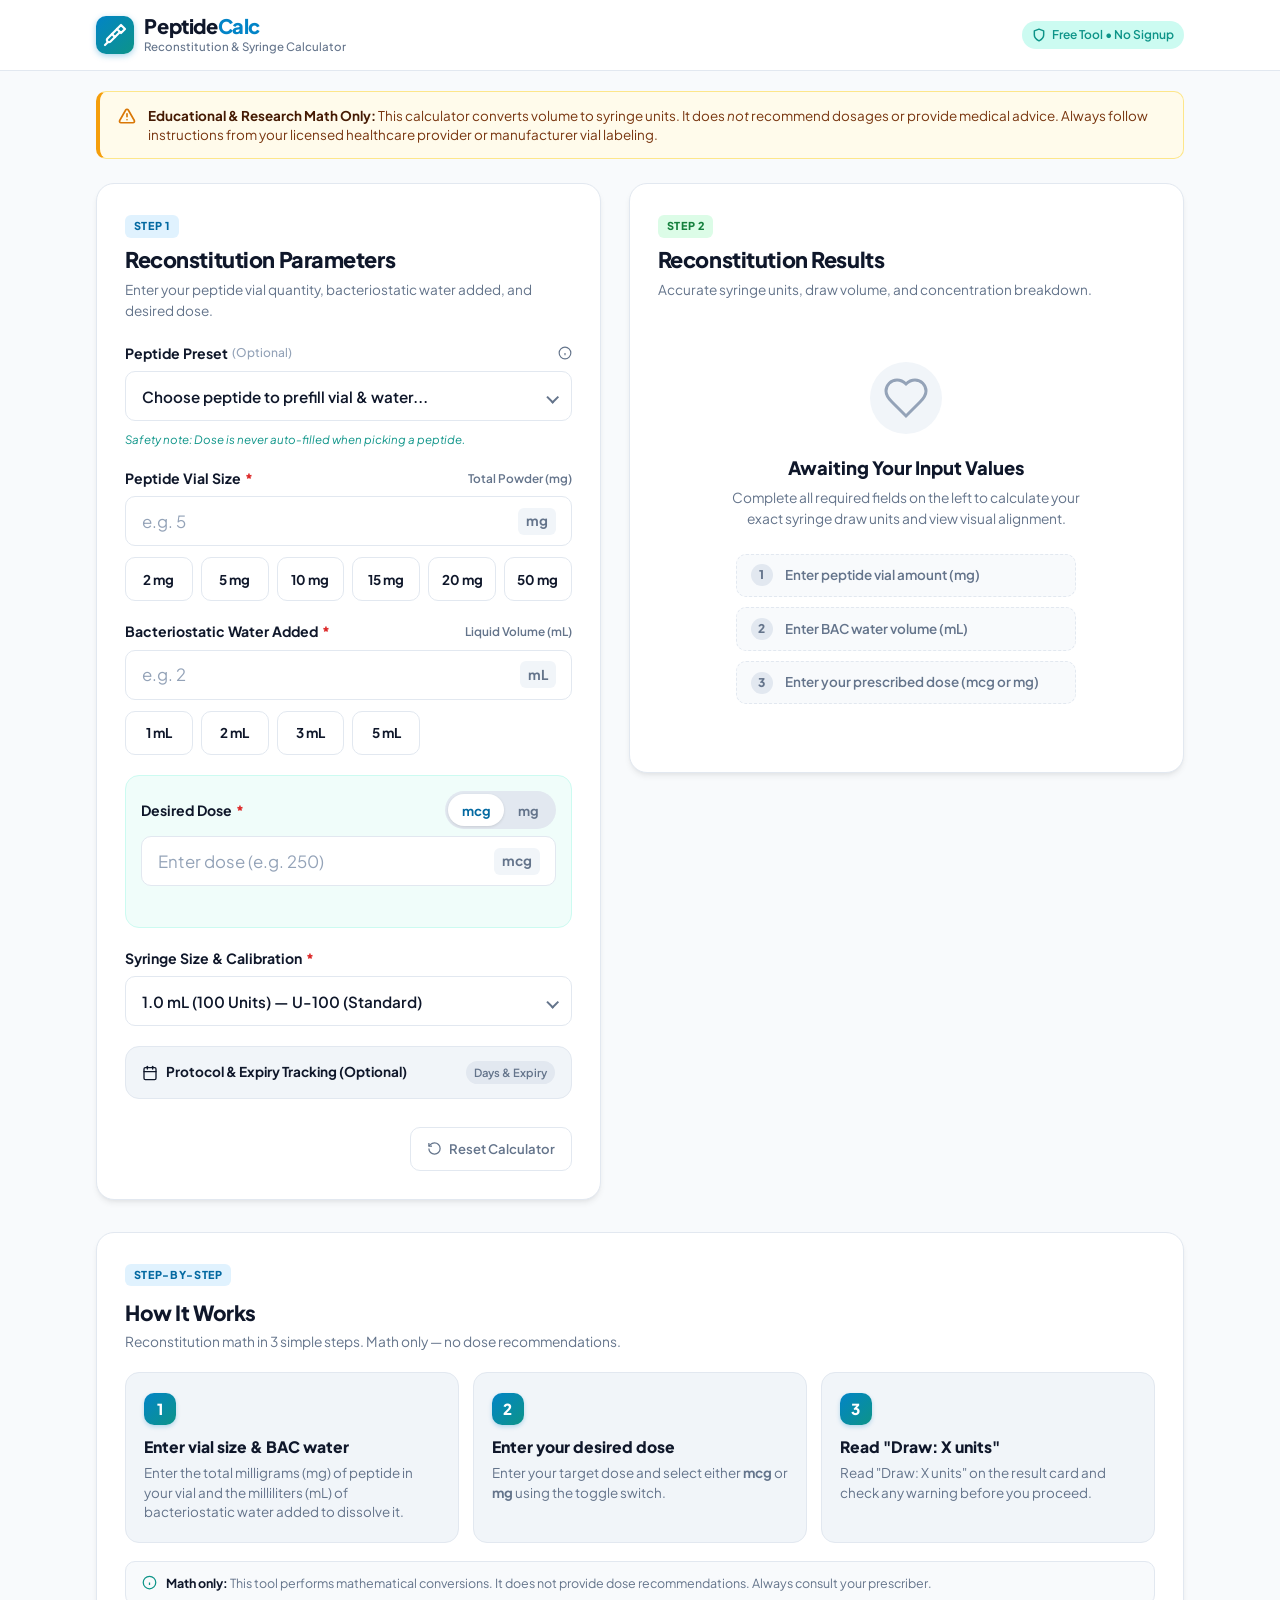
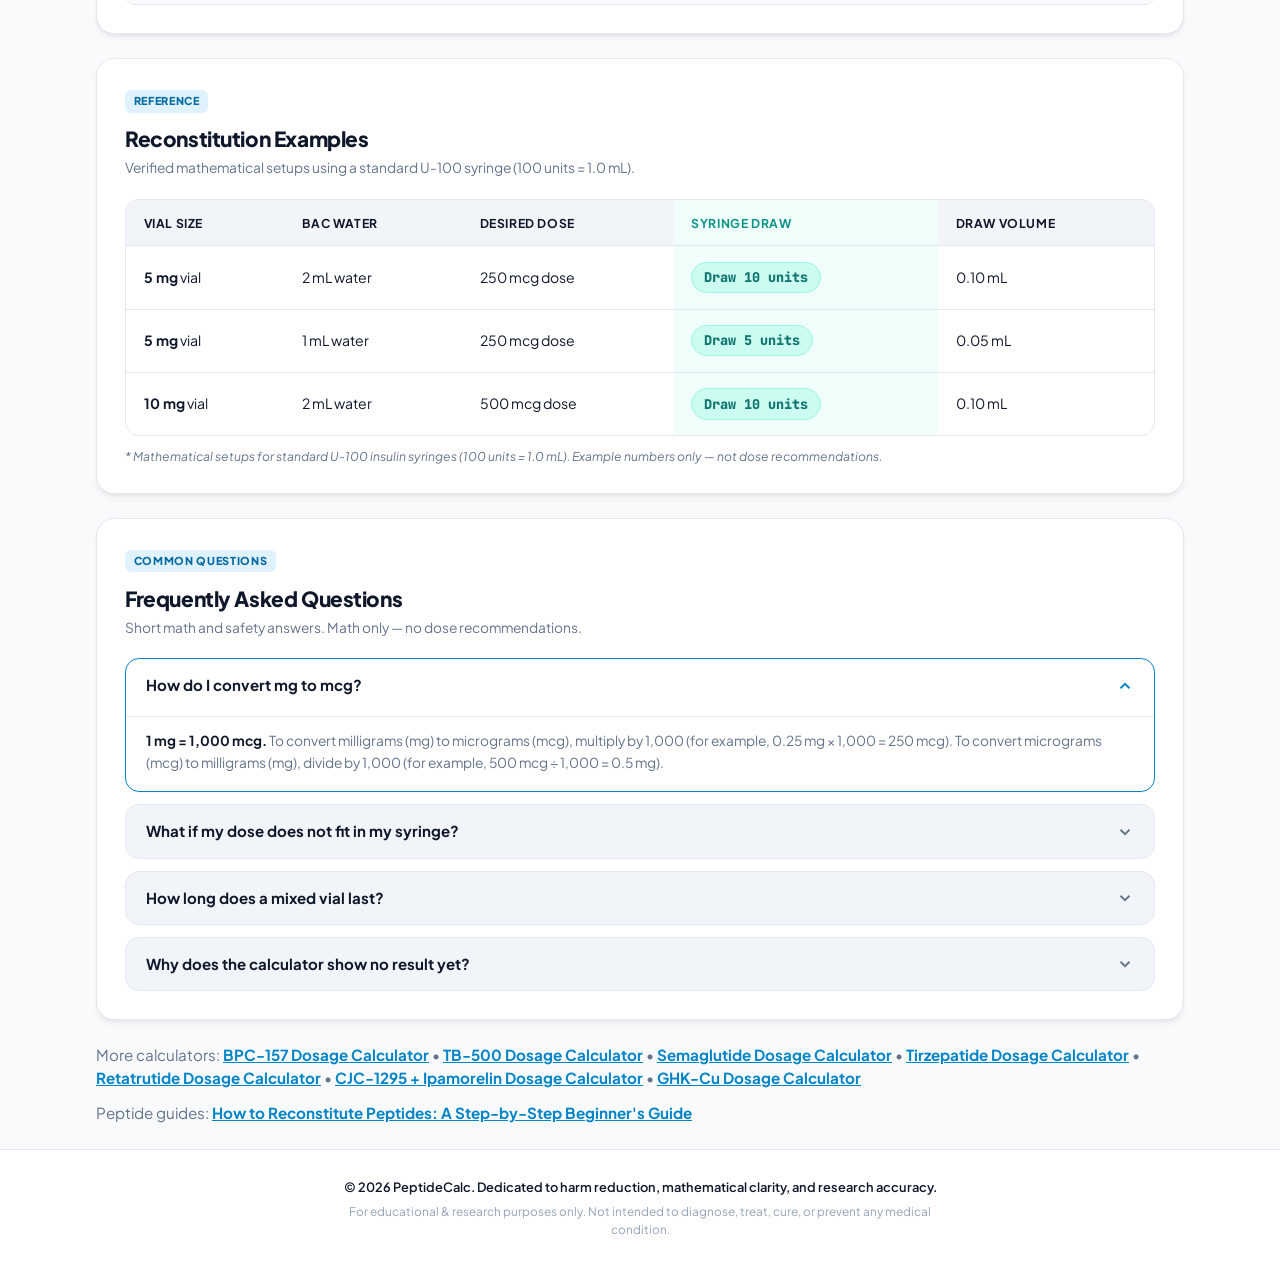
==== commit 76b7506d: "Add How to Reconstitute Peptides beginner guide article and homepage link" ====
--- a/index.html
+++ b/index.html
@@ -592,8 +592,12 @@
         </div>
       </section>
 
-      <div style="margin: 1.25rem 0 1.5rem; font-size: 0.95rem; color: var(--text-muted);">
+      <div style="margin: 1.25rem 0 0.75rem; font-size: 0.95rem; color: var(--text-muted);">
         More calculators: <a href="bpc-157.html" style="color: var(--primary); font-weight: 700; text-decoration: underline;">BPC-157 Dosage Calculator</a> • <a href="tb-500.html" style="color: var(--primary); font-weight: 700; text-decoration: underline;">TB-500 Dosage Calculator</a> • <a href="semaglutide.html" style="color: var(--primary); font-weight: 700; text-decoration: underline;">Semaglutide Dosage Calculator</a> • <a href="tirzepatide.html" style="color: var(--primary); font-weight: 700; text-decoration: underline;">Tirzepatide Dosage Calculator</a> • <a href="retatrutide.html" style="color: var(--primary); font-weight: 700; text-decoration: underline;">Retatrutide Dosage Calculator</a> • <a href="cjc-1295-ipamorelin.html" style="color: var(--primary); font-weight: 700; text-decoration: underline;">CJC-1295 + Ipamorelin Dosage Calculator</a> • <a href="ghk-cu.html" style="color: var(--primary); font-weight: 700; text-decoration: underline;">GHK-Cu Dosage Calculator</a>
+      </div>
+
+      <div style="margin: 0.75rem 0 1.5rem; font-size: 0.95rem; color: var(--text-muted);">
+        Peptide guides: <a href="how-to-reconstitute-peptides.html" style="color: var(--primary); font-weight: 700; text-decoration: underline;">How to Reconstitute Peptides: A Step-by-Step Beginner's Guide</a>
       </div>
 
     </div>
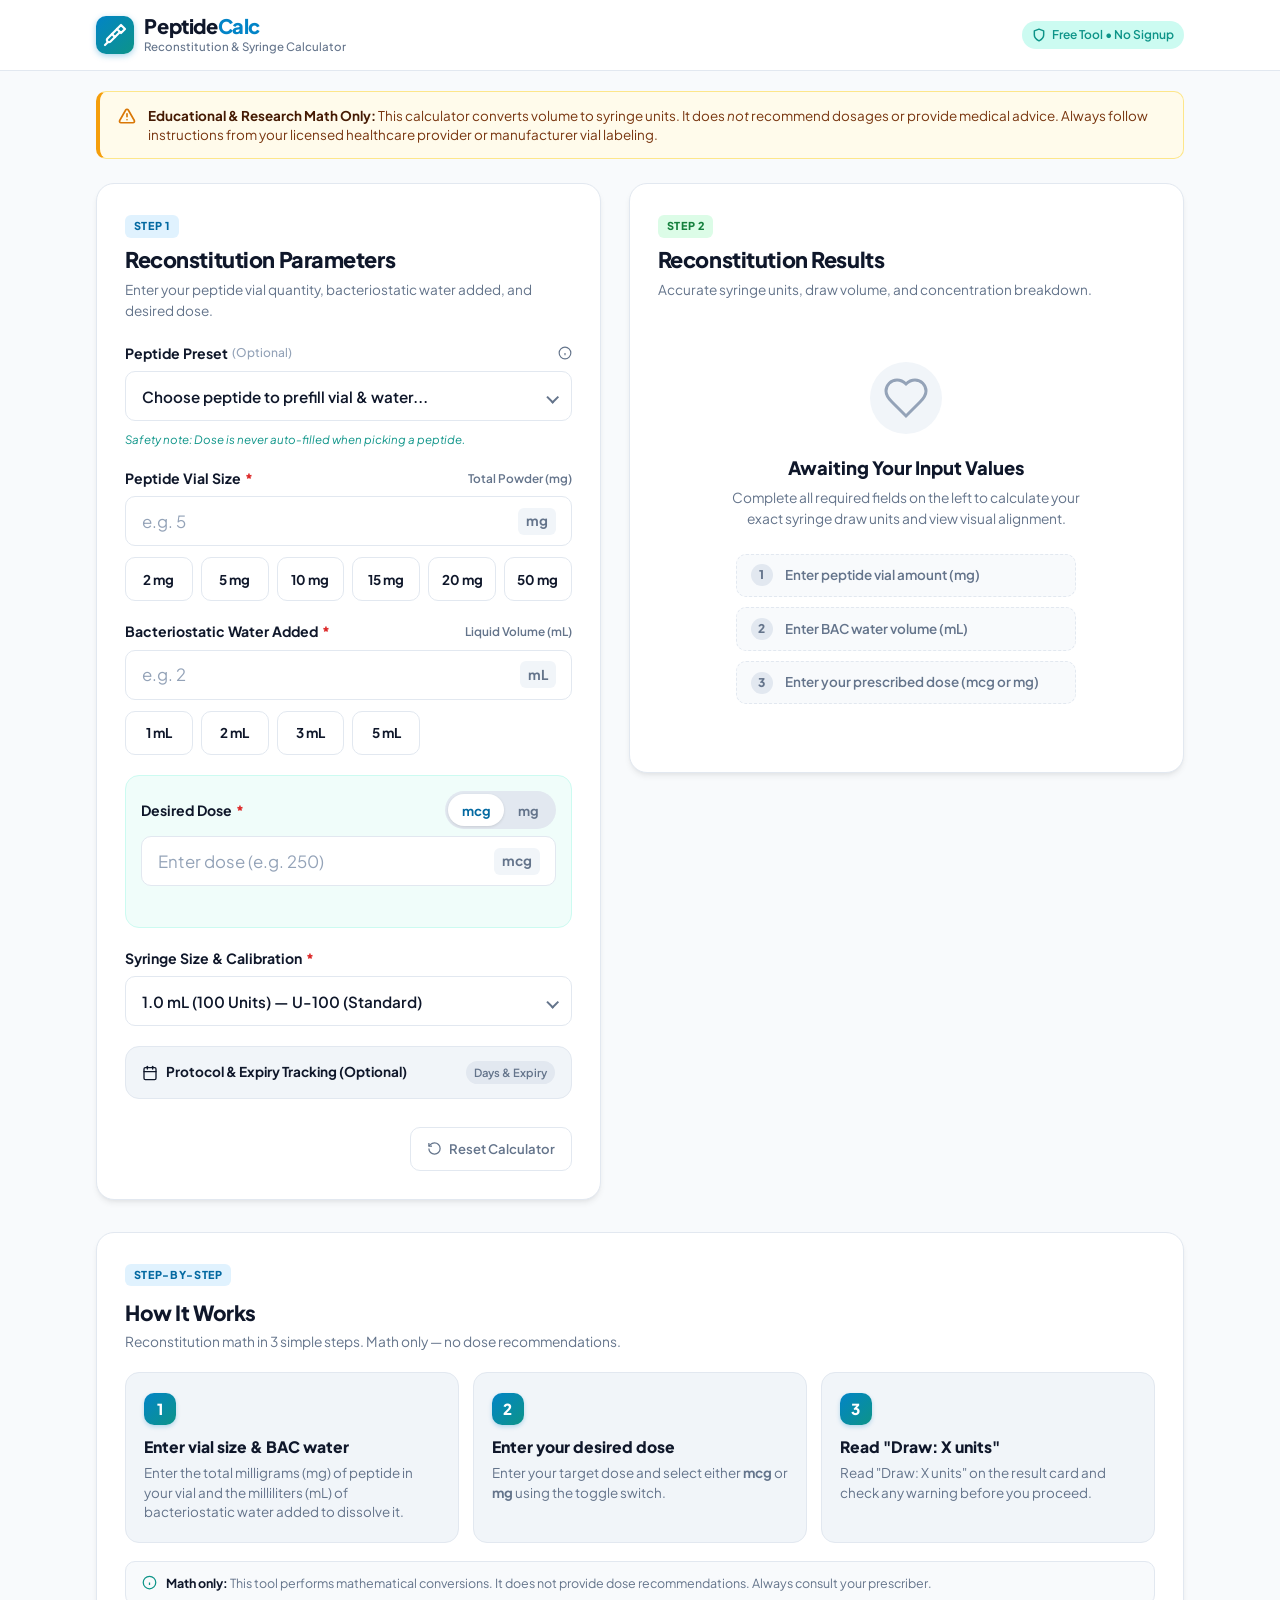
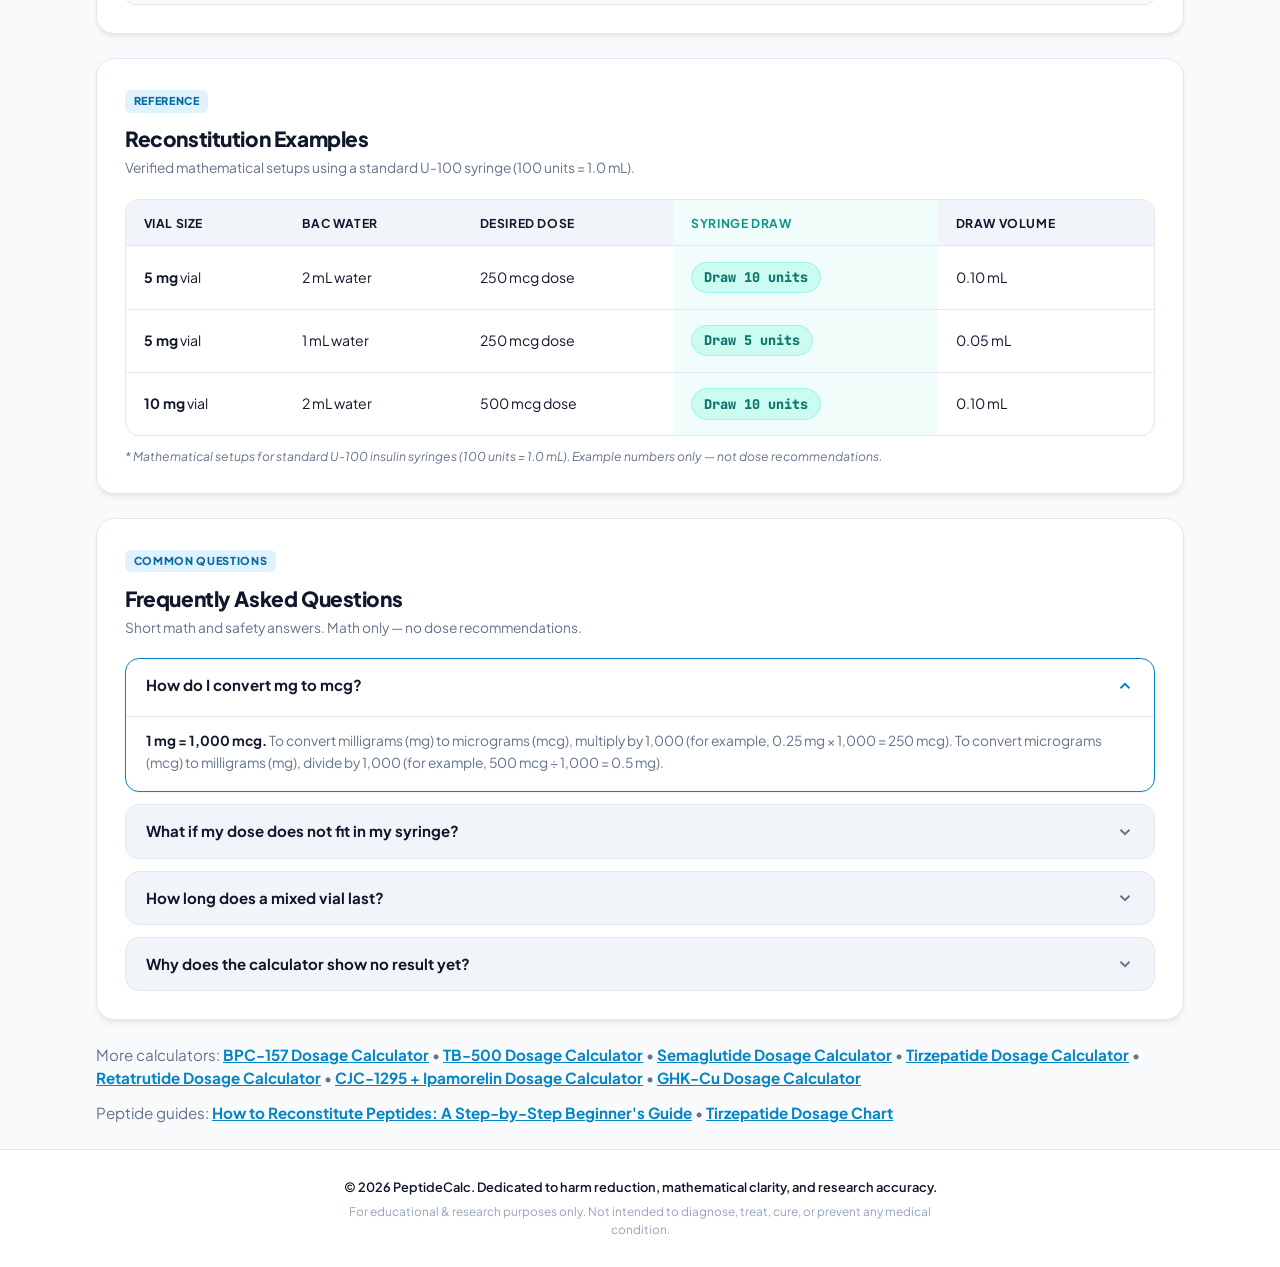
==== commit c64ffa81: "Add Tirzepatide dosage conversion chart page and homepage guide link" ====
--- a/index.html
+++ b/index.html
@@ -597,7 +597,7 @@
       </div>
 
       <div style="margin: 0.75rem 0 1.5rem; font-size: 0.95rem; color: var(--text-muted);">
-        Peptide guides: <a href="how-to-reconstitute-peptides.html" style="color: var(--primary); font-weight: 700; text-decoration: underline;">How to Reconstitute Peptides: A Step-by-Step Beginner's Guide</a>
+        Peptide guides: <a href="how-to-reconstitute-peptides.html" style="color: var(--primary); font-weight: 700; text-decoration: underline;">How to Reconstitute Peptides: A Step-by-Step Beginner's Guide</a> • <a href="tirzepatide-dosage-chart.html" style="color: var(--primary); font-weight: 700; text-decoration: underline;">Tirzepatide Dosage Chart</a>
       </div>
 
     </div>
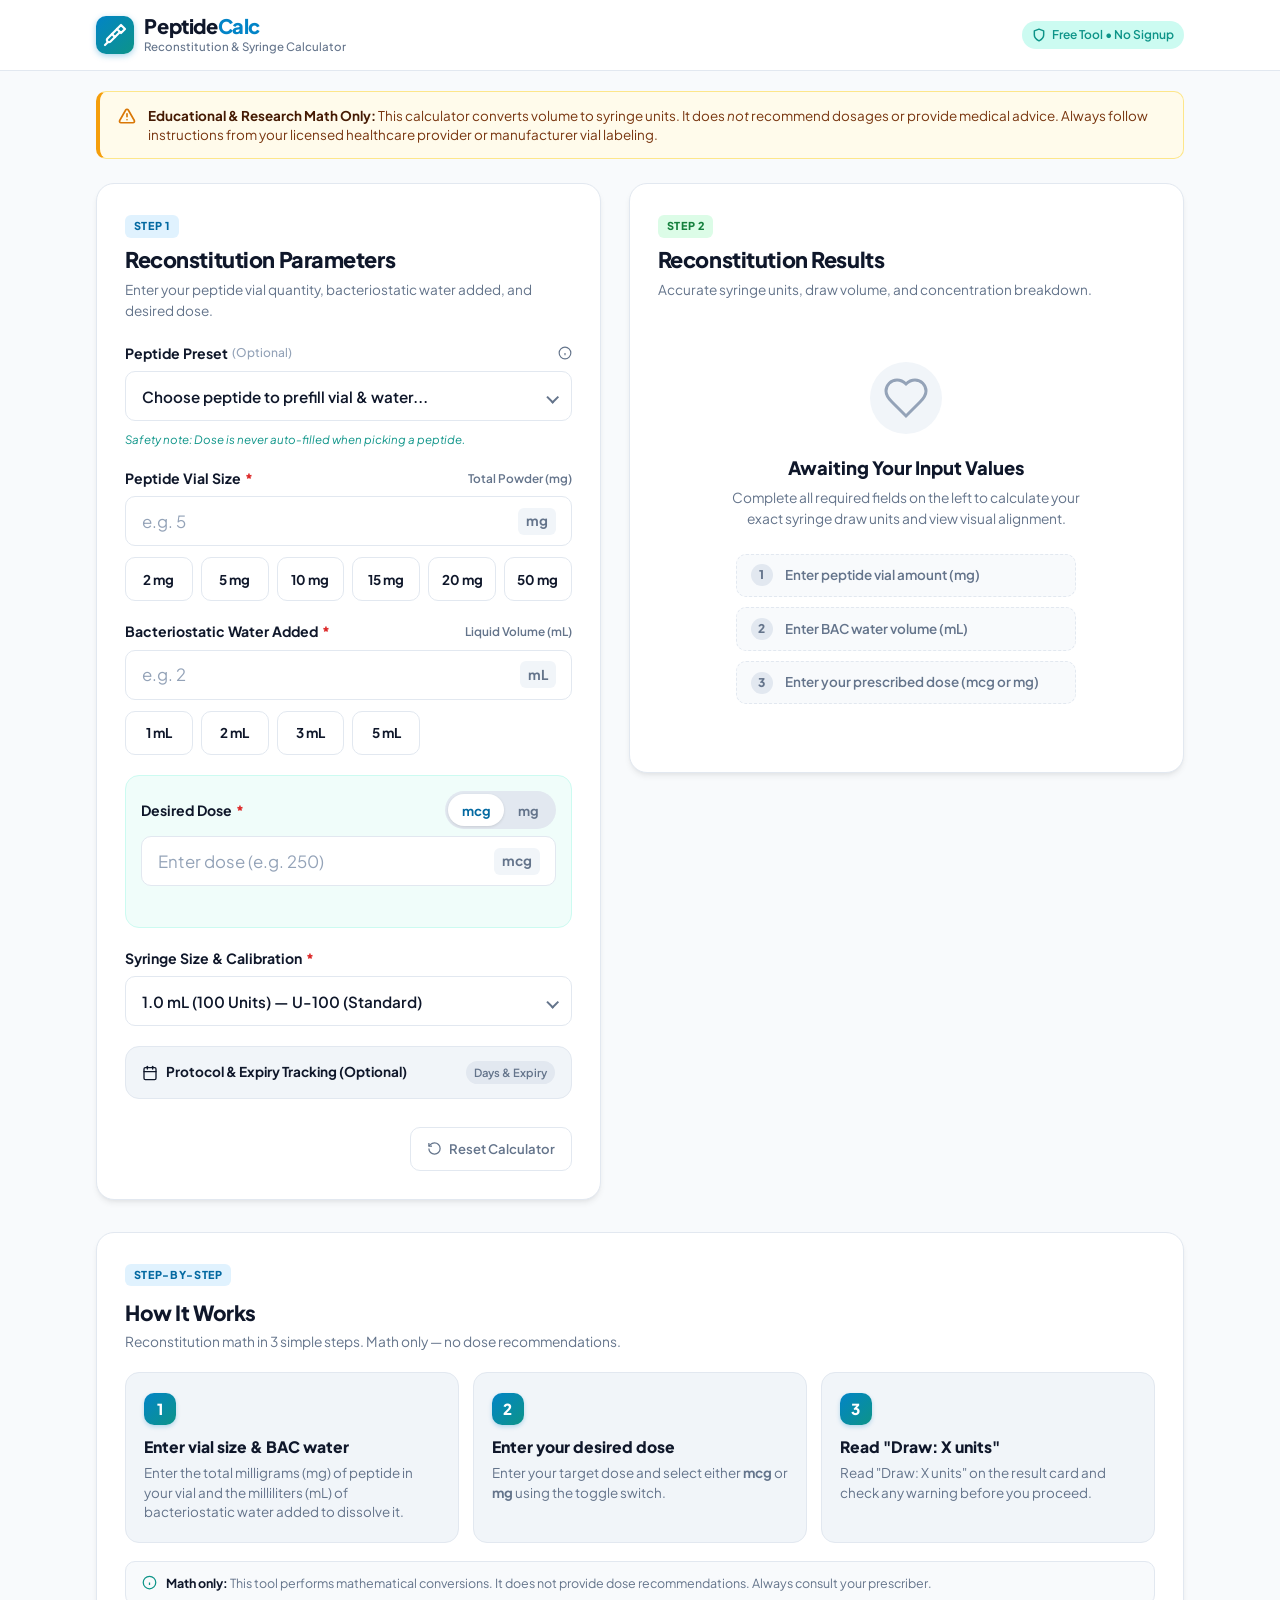
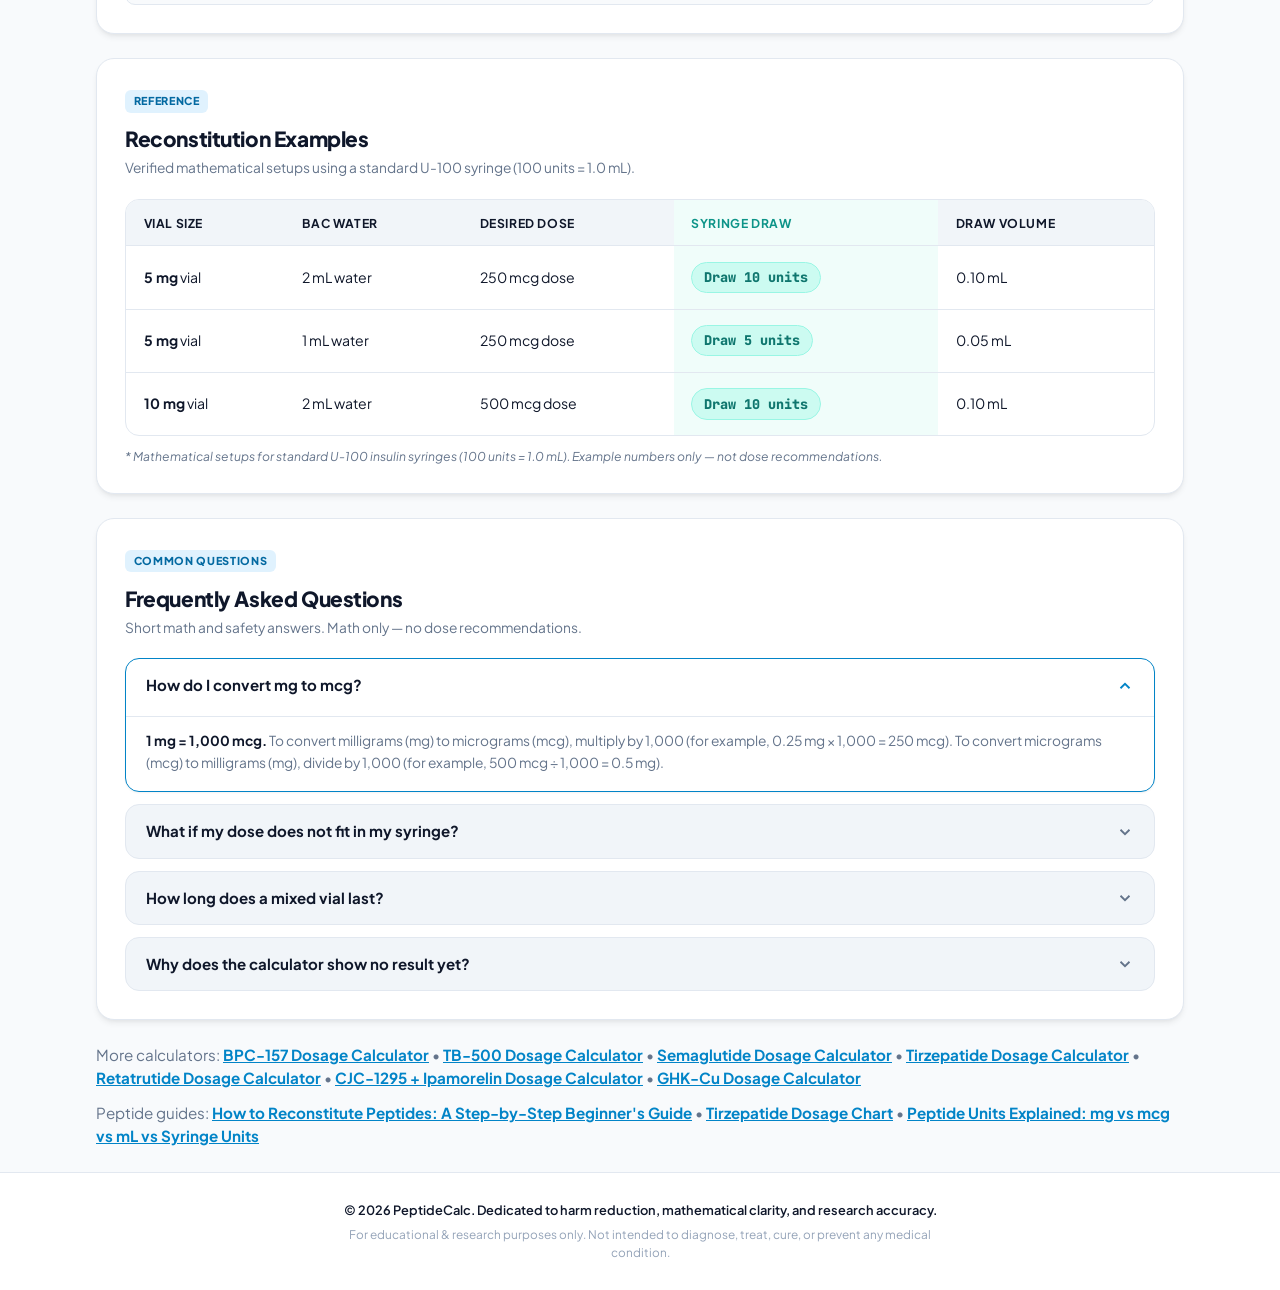
==== commit cac36f01: "Add Peptide Units Explained guide article and homepage link" ====
--- a/index.html
+++ b/index.html
@@ -597,7 +597,7 @@
       </div>
 
       <div style="margin: 0.75rem 0 1.5rem; font-size: 0.95rem; color: var(--text-muted);">
-        Peptide guides: <a href="how-to-reconstitute-peptides.html" style="color: var(--primary); font-weight: 700; text-decoration: underline;">How to Reconstitute Peptides: A Step-by-Step Beginner's Guide</a> • <a href="tirzepatide-dosage-chart.html" style="color: var(--primary); font-weight: 700; text-decoration: underline;">Tirzepatide Dosage Chart</a>
+        Peptide guides: <a href="how-to-reconstitute-peptides.html" style="color: var(--primary); font-weight: 700; text-decoration: underline;">How to Reconstitute Peptides: A Step-by-Step Beginner's Guide</a> • <a href="tirzepatide-dosage-chart.html" style="color: var(--primary); font-weight: 700; text-decoration: underline;">Tirzepatide Dosage Chart</a> • <a href="peptide-units-explained.html" style="color: var(--primary); font-weight: 700; text-decoration: underline;">Peptide Units Explained: mg vs mcg vs mL vs Syringe Units</a>
       </div>
 
     </div>
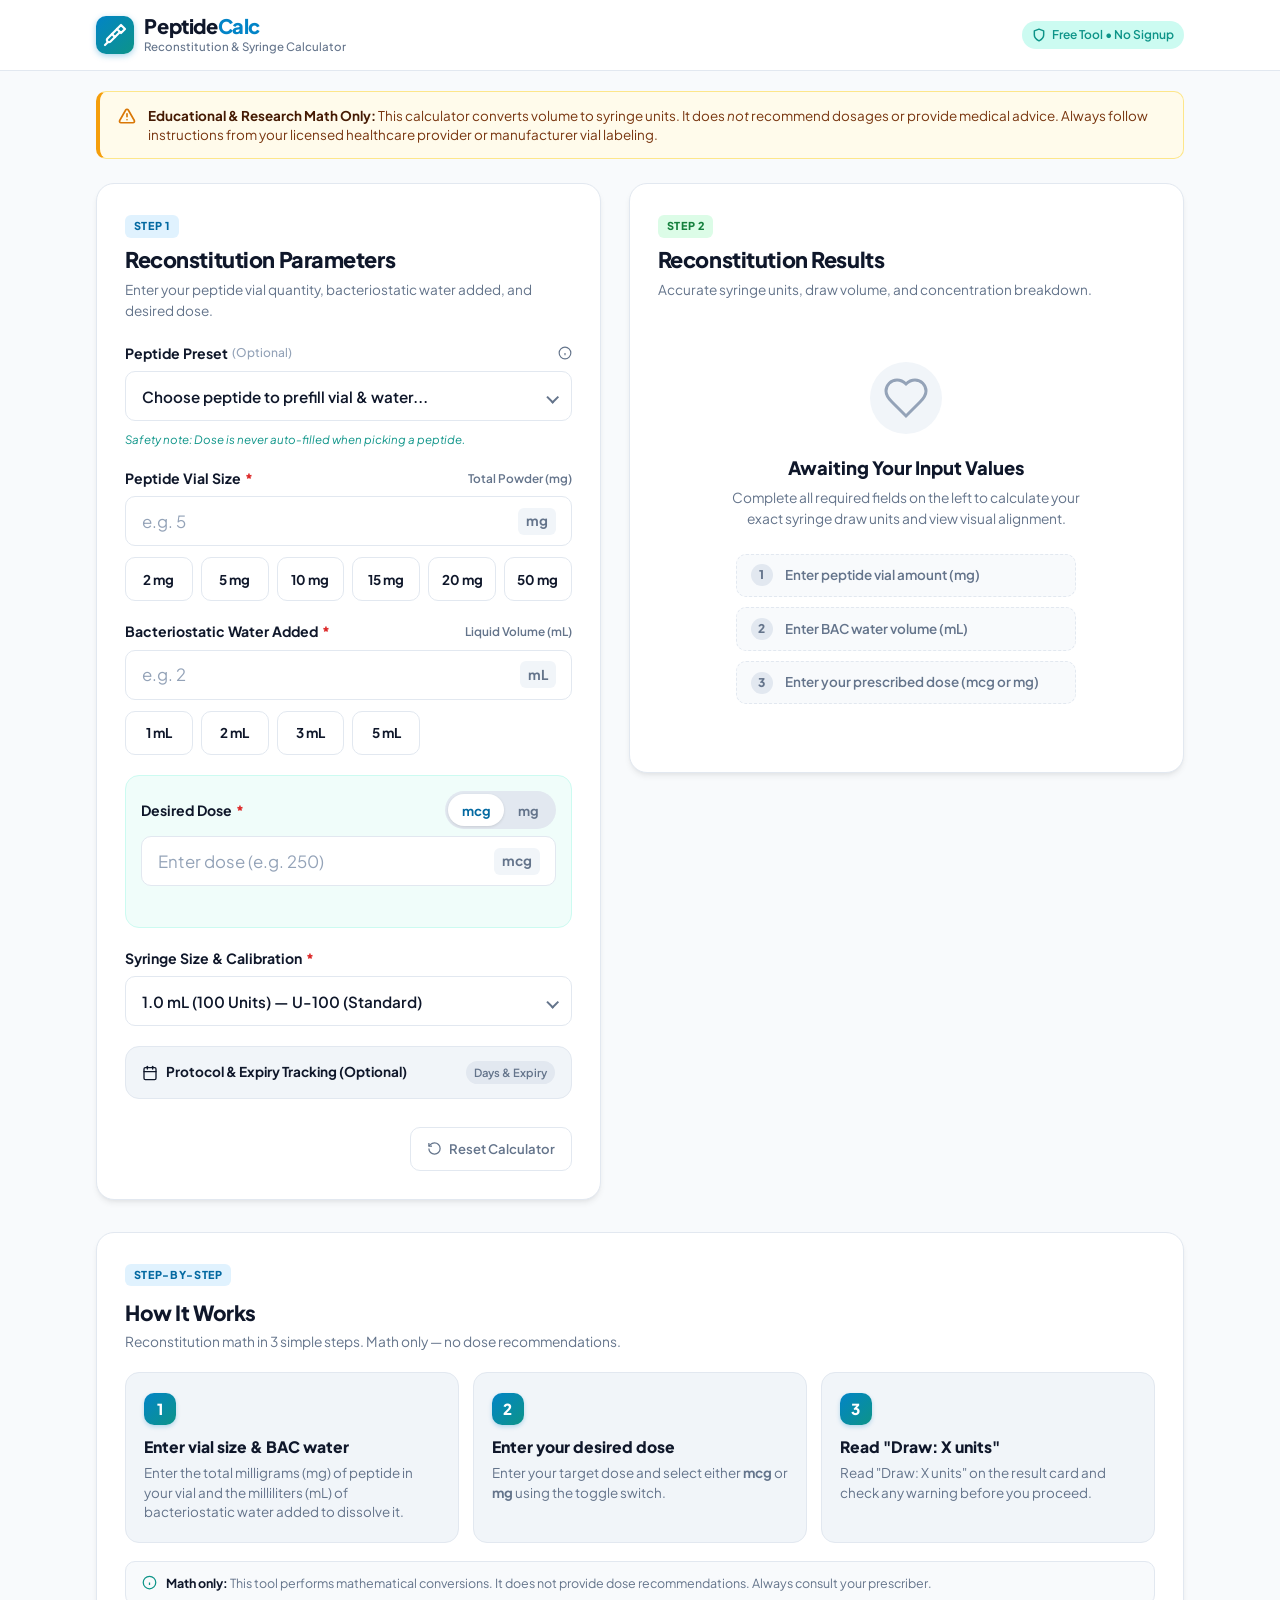
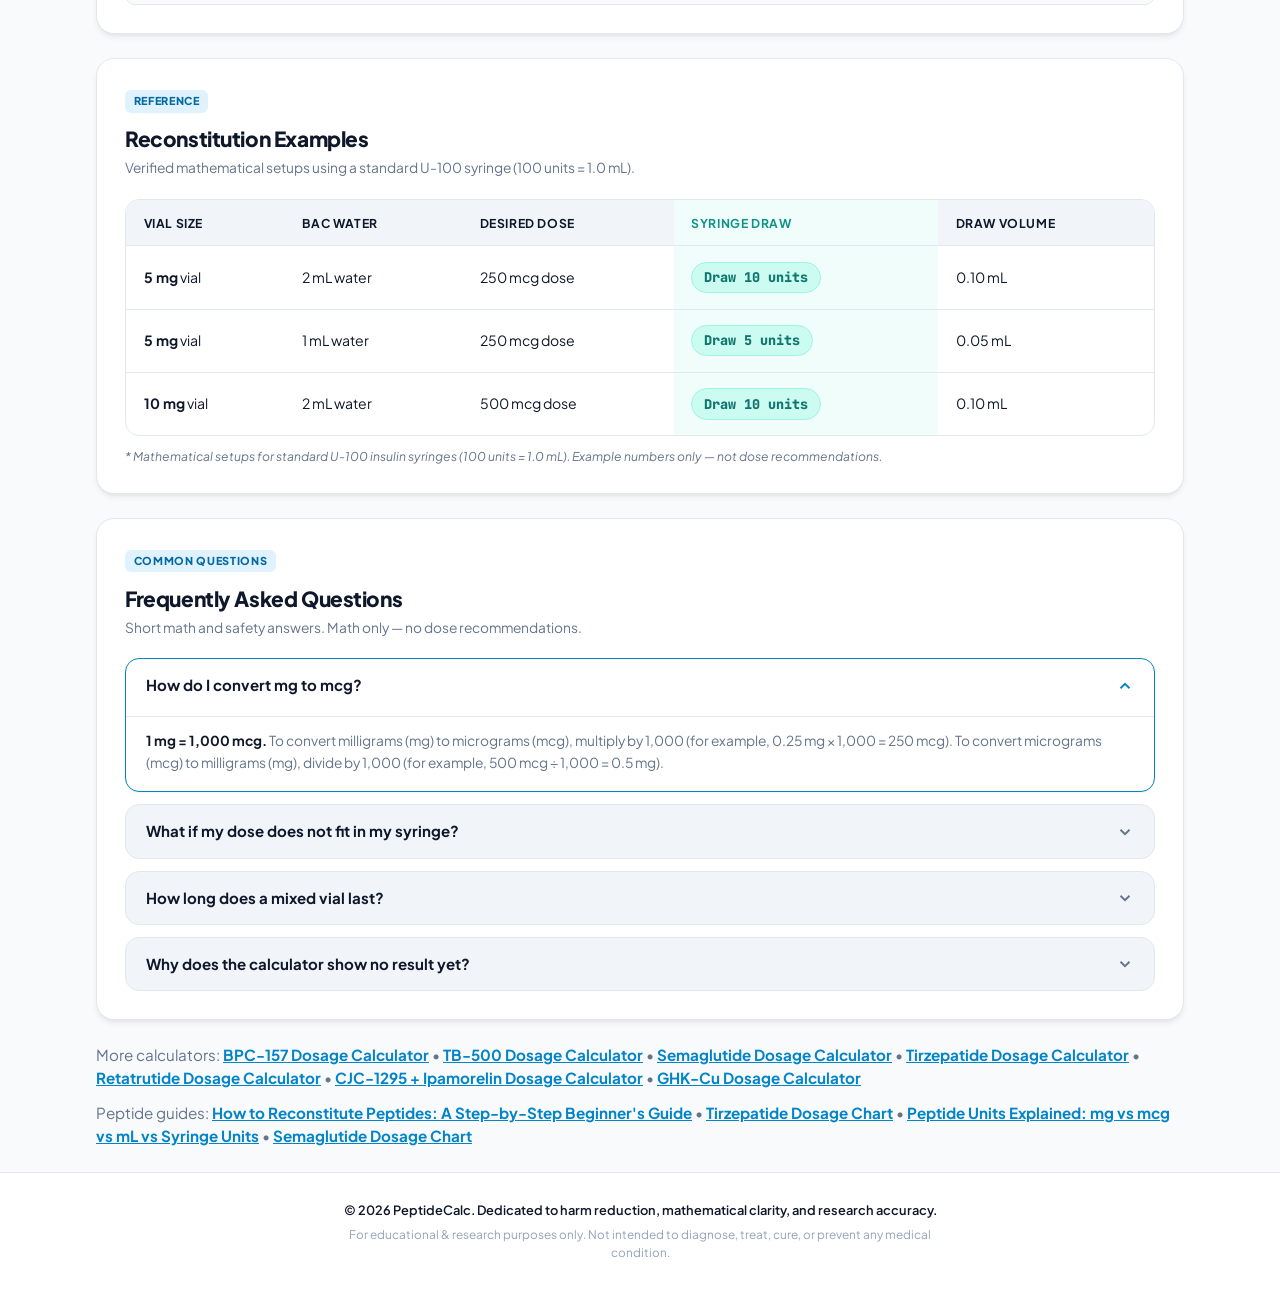
==== commit 60592821: "Add Semaglutide dosage chart page and homepage guide link" ====
--- a/index.html
+++ b/index.html
@@ -597,7 +597,7 @@
       </div>
 
       <div style="margin: 0.75rem 0 1.5rem; font-size: 0.95rem; color: var(--text-muted);">
-        Peptide guides: <a href="how-to-reconstitute-peptides.html" style="color: var(--primary); font-weight: 700; text-decoration: underline;">How to Reconstitute Peptides: A Step-by-Step Beginner's Guide</a> • <a href="tirzepatide-dosage-chart.html" style="color: var(--primary); font-weight: 700; text-decoration: underline;">Tirzepatide Dosage Chart</a> • <a href="peptide-units-explained.html" style="color: var(--primary); font-weight: 700; text-decoration: underline;">Peptide Units Explained: mg vs mcg vs mL vs Syringe Units</a>
+        Peptide guides: <a href="how-to-reconstitute-peptides.html" style="color: var(--primary); font-weight: 700; text-decoration: underline;">How to Reconstitute Peptides: A Step-by-Step Beginner's Guide</a> • <a href="tirzepatide-dosage-chart.html" style="color: var(--primary); font-weight: 700; text-decoration: underline;">Tirzepatide Dosage Chart</a> • <a href="peptide-units-explained.html" style="color: var(--primary); font-weight: 700; text-decoration: underline;">Peptide Units Explained: mg vs mcg vs mL vs Syringe Units</a> • <a href="semaglutide-dosage-chart.html" style="color: var(--primary); font-weight: 700; text-decoration: underline;">Semaglutide Dosage Chart</a>
       </div>
 
     </div>
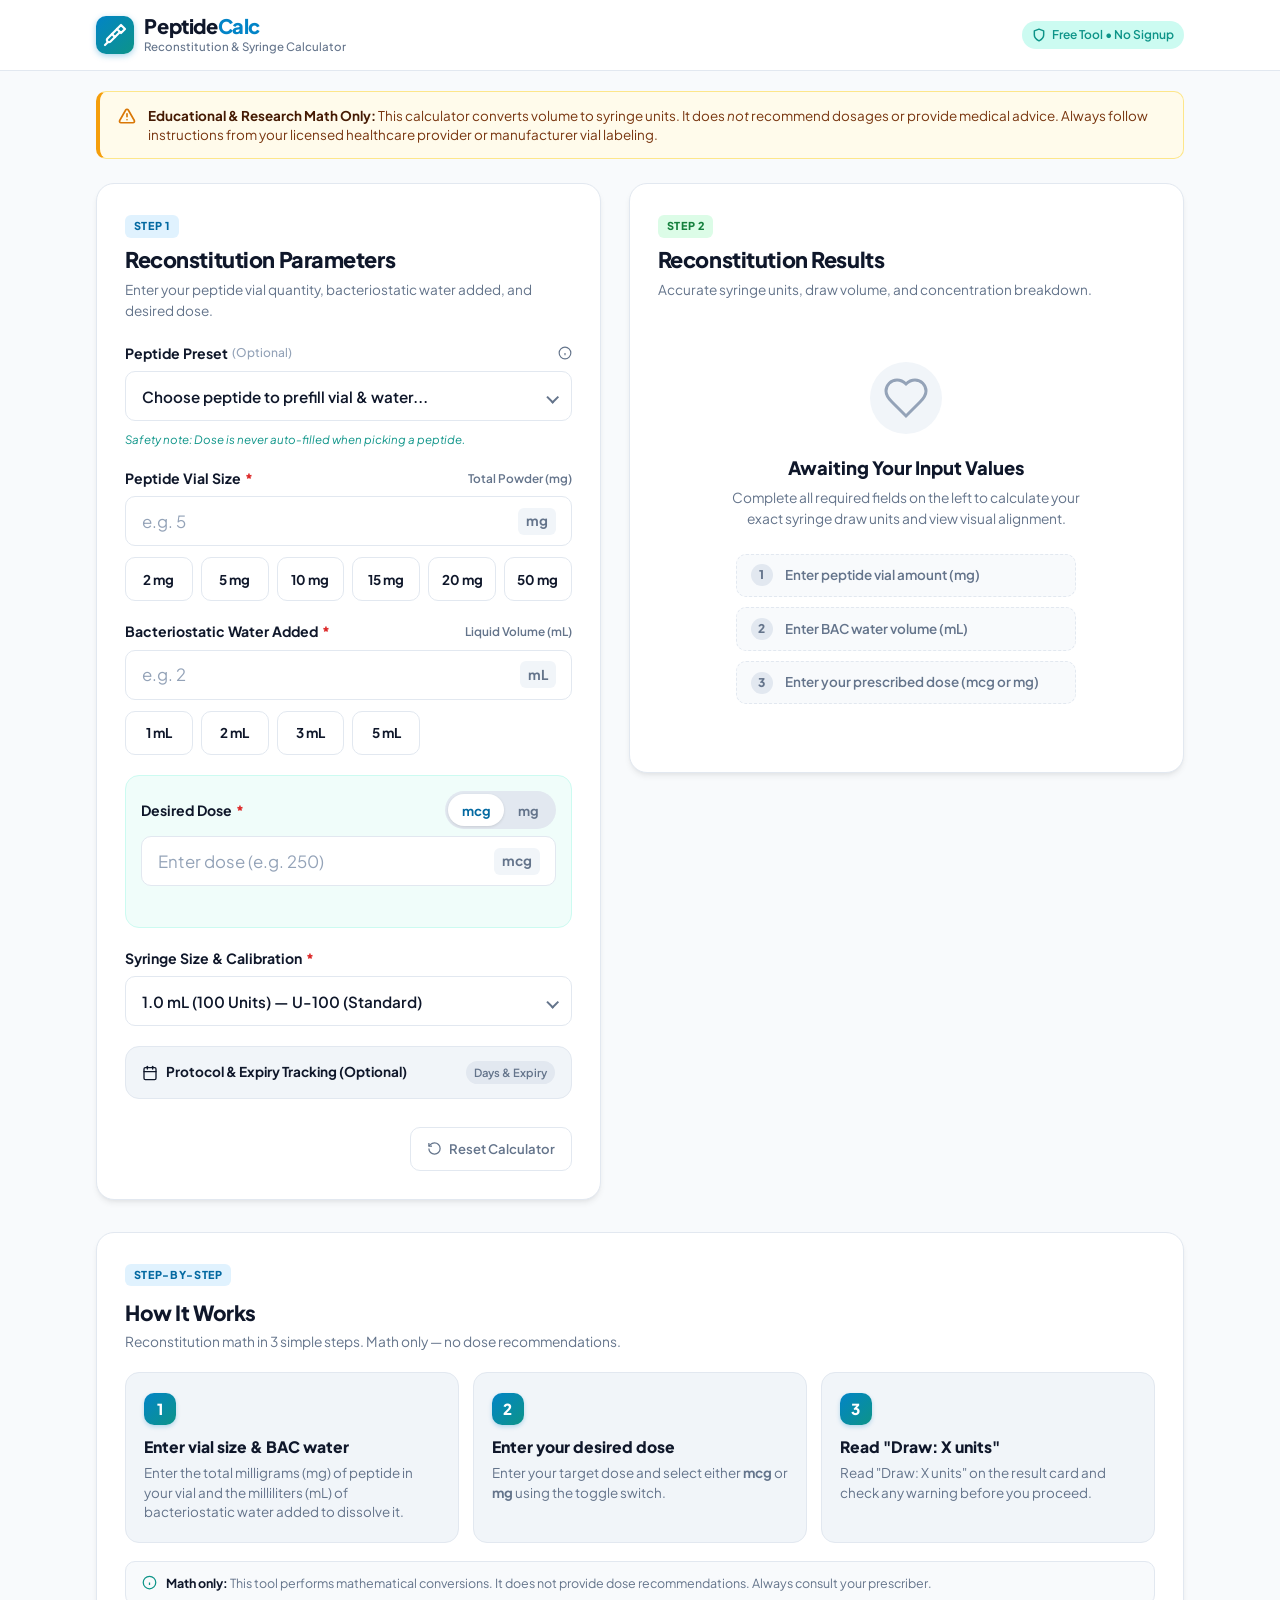
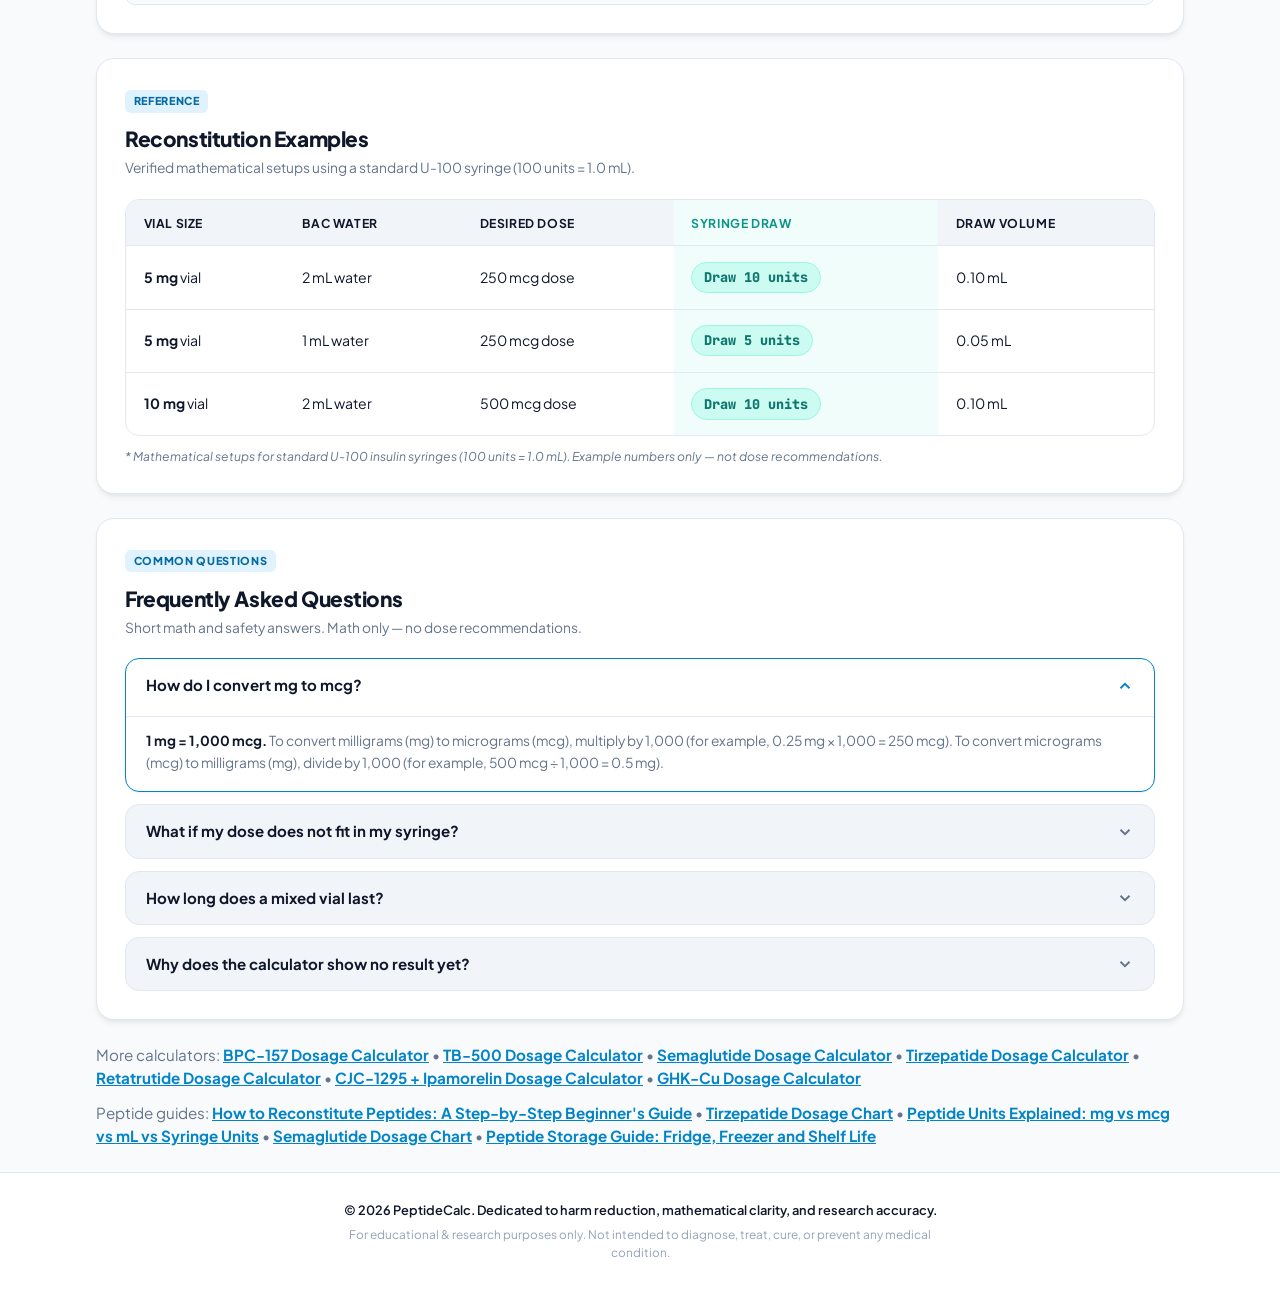
==== commit f8aee269: "Add peptide storage guide page and homepage guide link" ====
--- a/index.html
+++ b/index.html
@@ -597,7 +597,7 @@
       </div>
 
       <div style="margin: 0.75rem 0 1.5rem; font-size: 0.95rem; color: var(--text-muted);">
-        Peptide guides: <a href="how-to-reconstitute-peptides.html" style="color: var(--primary); font-weight: 700; text-decoration: underline;">How to Reconstitute Peptides: A Step-by-Step Beginner's Guide</a> • <a href="tirzepatide-dosage-chart.html" style="color: var(--primary); font-weight: 700; text-decoration: underline;">Tirzepatide Dosage Chart</a> • <a href="peptide-units-explained.html" style="color: var(--primary); font-weight: 700; text-decoration: underline;">Peptide Units Explained: mg vs mcg vs mL vs Syringe Units</a> • <a href="semaglutide-dosage-chart.html" style="color: var(--primary); font-weight: 700; text-decoration: underline;">Semaglutide Dosage Chart</a>
+        Peptide guides: <a href="how-to-reconstitute-peptides.html" style="color: var(--primary); font-weight: 700; text-decoration: underline;">How to Reconstitute Peptides: A Step-by-Step Beginner's Guide</a> • <a href="tirzepatide-dosage-chart.html" style="color: var(--primary); font-weight: 700; text-decoration: underline;">Tirzepatide Dosage Chart</a> • <a href="peptide-units-explained.html" style="color: var(--primary); font-weight: 700; text-decoration: underline;">Peptide Units Explained: mg vs mcg vs mL vs Syringe Units</a> • <a href="semaglutide-dosage-chart.html" style="color: var(--primary); font-weight: 700; text-decoration: underline;">Semaglutide Dosage Chart</a> • <a href="peptide-storage-guide.html" style="color: var(--primary); font-weight: 700; text-decoration: underline;">Peptide Storage Guide: Fridge, Freezer and Shelf Life</a>
       </div>
 
     </div>
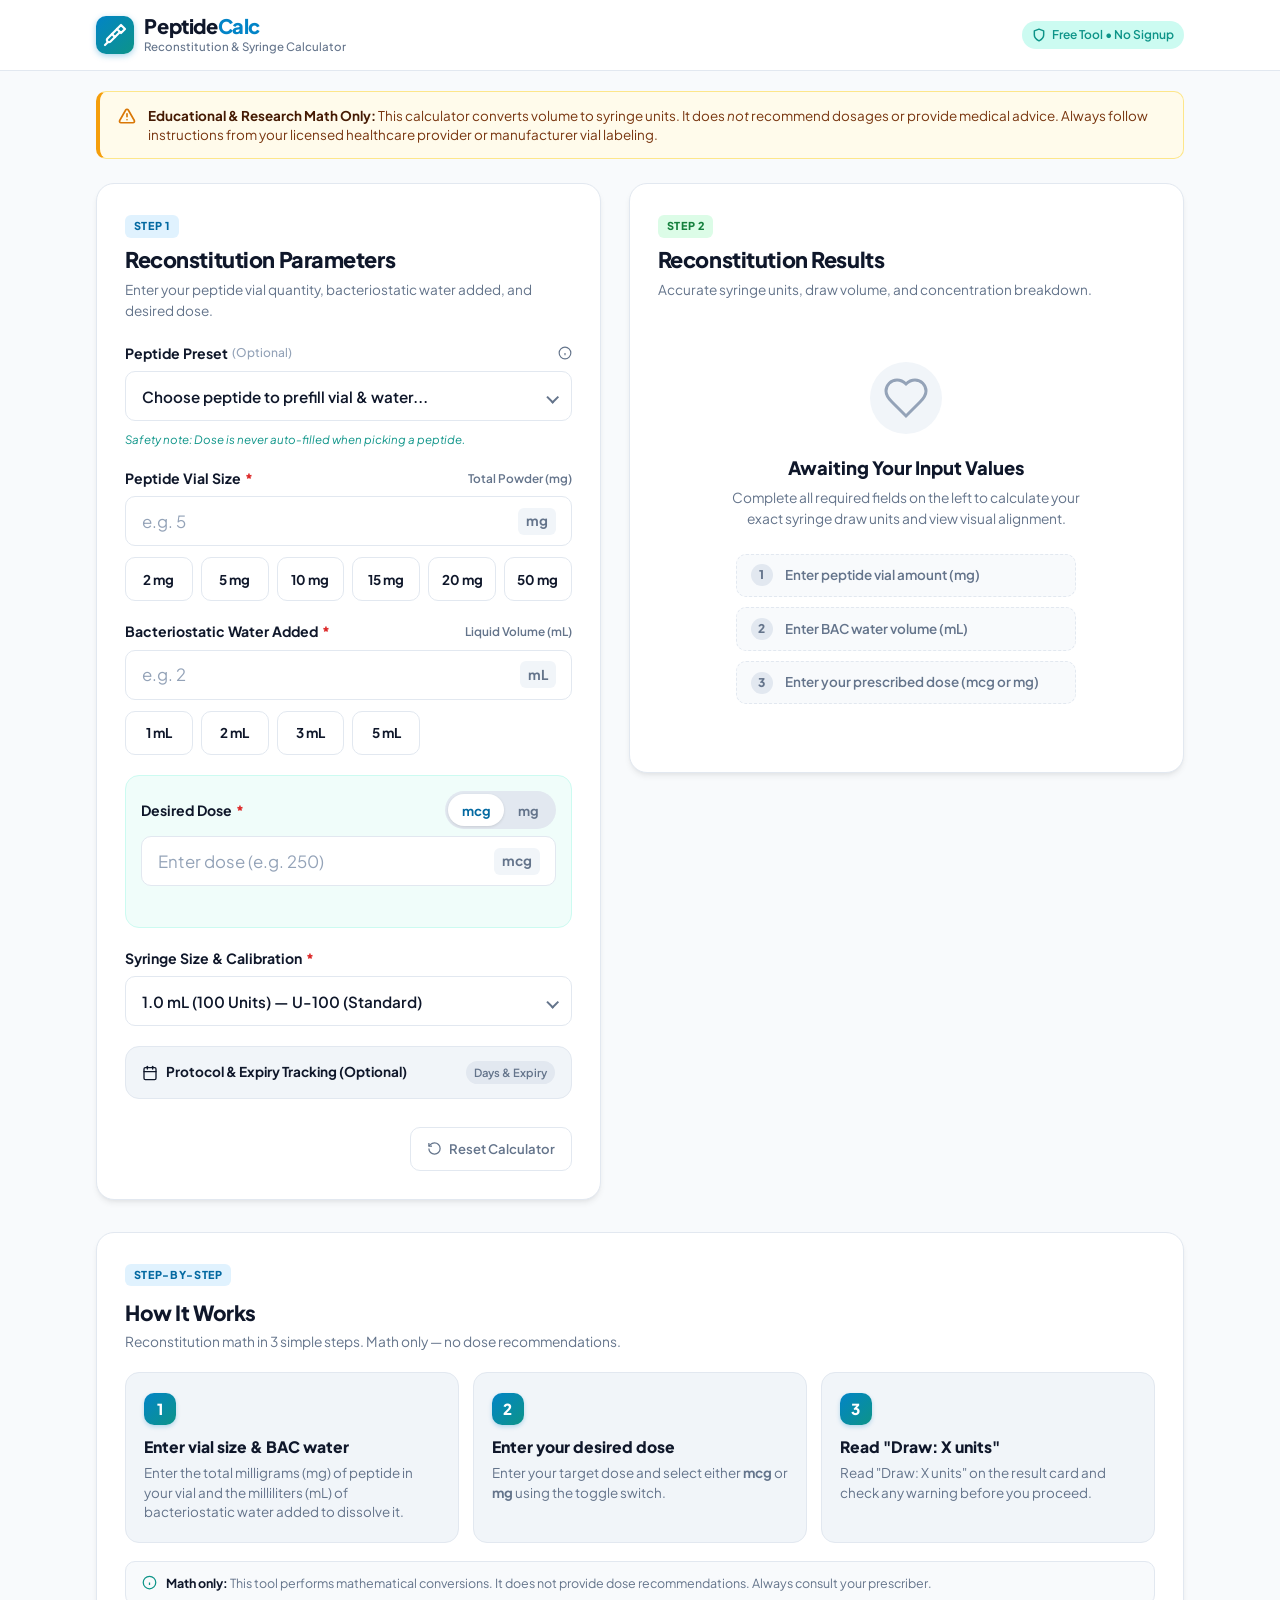
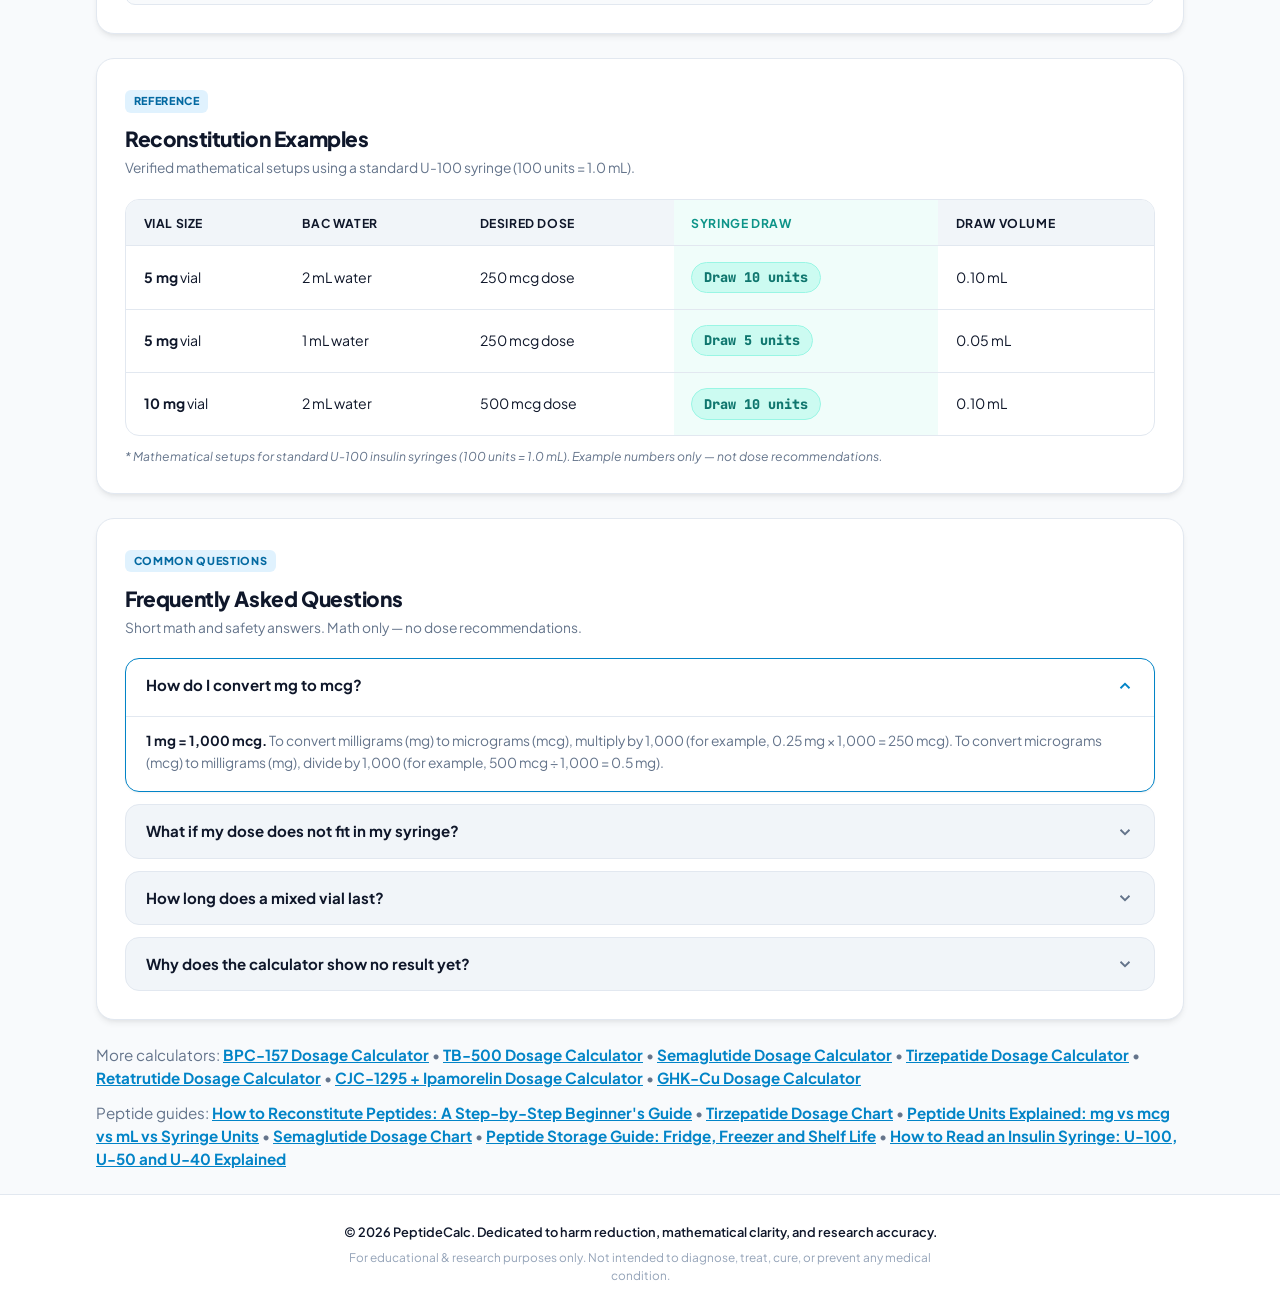
==== commit 36b0be5a: "Add how to read an insulin syringe guide and homepage guide link" ====
--- a/index.html
+++ b/index.html
@@ -597,7 +597,7 @@
       </div>
 
       <div style="margin: 0.75rem 0 1.5rem; font-size: 0.95rem; color: var(--text-muted);">
-        Peptide guides: <a href="how-to-reconstitute-peptides.html" style="color: var(--primary); font-weight: 700; text-decoration: underline;">How to Reconstitute Peptides: A Step-by-Step Beginner's Guide</a> • <a href="tirzepatide-dosage-chart.html" style="color: var(--primary); font-weight: 700; text-decoration: underline;">Tirzepatide Dosage Chart</a> • <a href="peptide-units-explained.html" style="color: var(--primary); font-weight: 700; text-decoration: underline;">Peptide Units Explained: mg vs mcg vs mL vs Syringe Units</a> • <a href="semaglutide-dosage-chart.html" style="color: var(--primary); font-weight: 700; text-decoration: underline;">Semaglutide Dosage Chart</a> • <a href="peptide-storage-guide.html" style="color: var(--primary); font-weight: 700; text-decoration: underline;">Peptide Storage Guide: Fridge, Freezer and Shelf Life</a>
+        Peptide guides: <a href="how-to-reconstitute-peptides.html" style="color: var(--primary); font-weight: 700; text-decoration: underline;">How to Reconstitute Peptides: A Step-by-Step Beginner's Guide</a> • <a href="tirzepatide-dosage-chart.html" style="color: var(--primary); font-weight: 700; text-decoration: underline;">Tirzepatide Dosage Chart</a> • <a href="peptide-units-explained.html" style="color: var(--primary); font-weight: 700; text-decoration: underline;">Peptide Units Explained: mg vs mcg vs mL vs Syringe Units</a> • <a href="semaglutide-dosage-chart.html" style="color: var(--primary); font-weight: 700; text-decoration: underline;">Semaglutide Dosage Chart</a> • <a href="peptide-storage-guide.html" style="color: var(--primary); font-weight: 700; text-decoration: underline;">Peptide Storage Guide: Fridge, Freezer and Shelf Life</a> • <a href="how-to-read-an-insulin-syringe.html" style="color: var(--primary); font-weight: 700; text-decoration: underline;">How to Read an Insulin Syringe: U-100, U-50 and U-40 Explained</a>
       </div>
 
     </div>
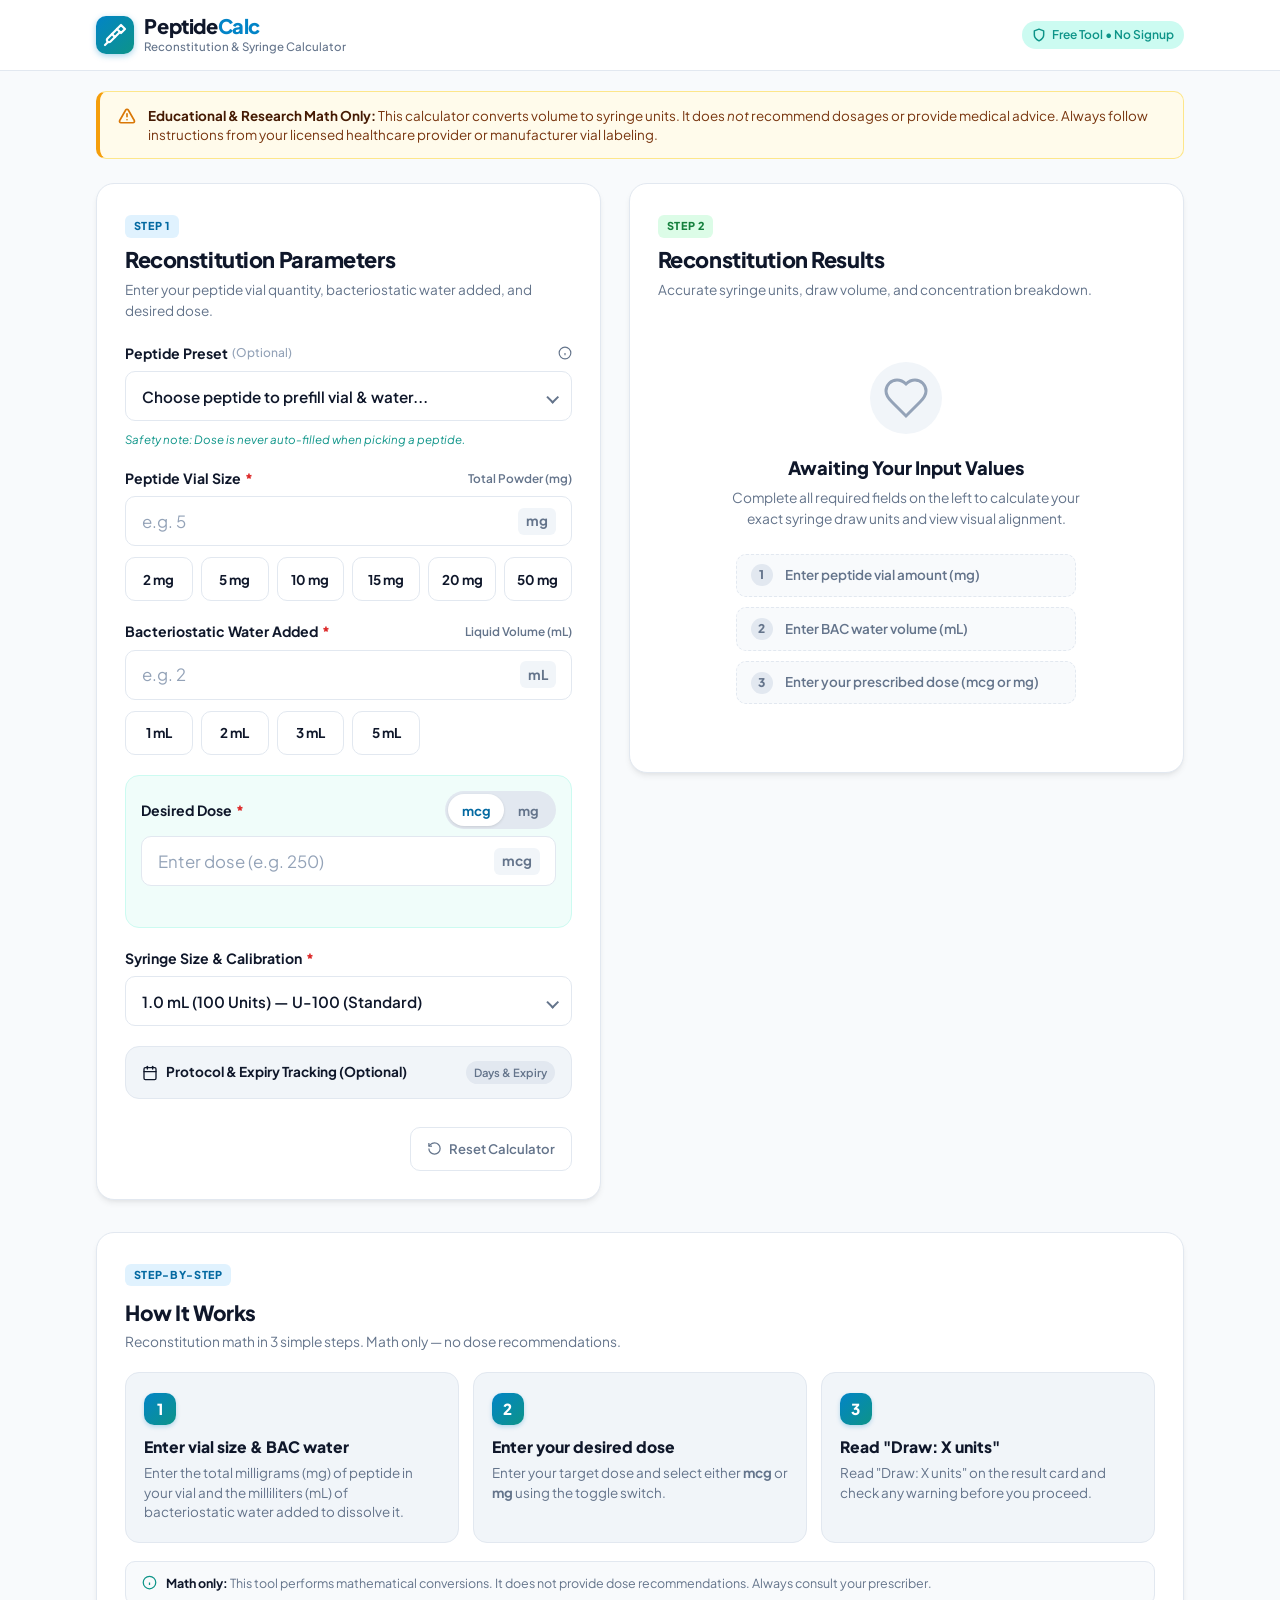
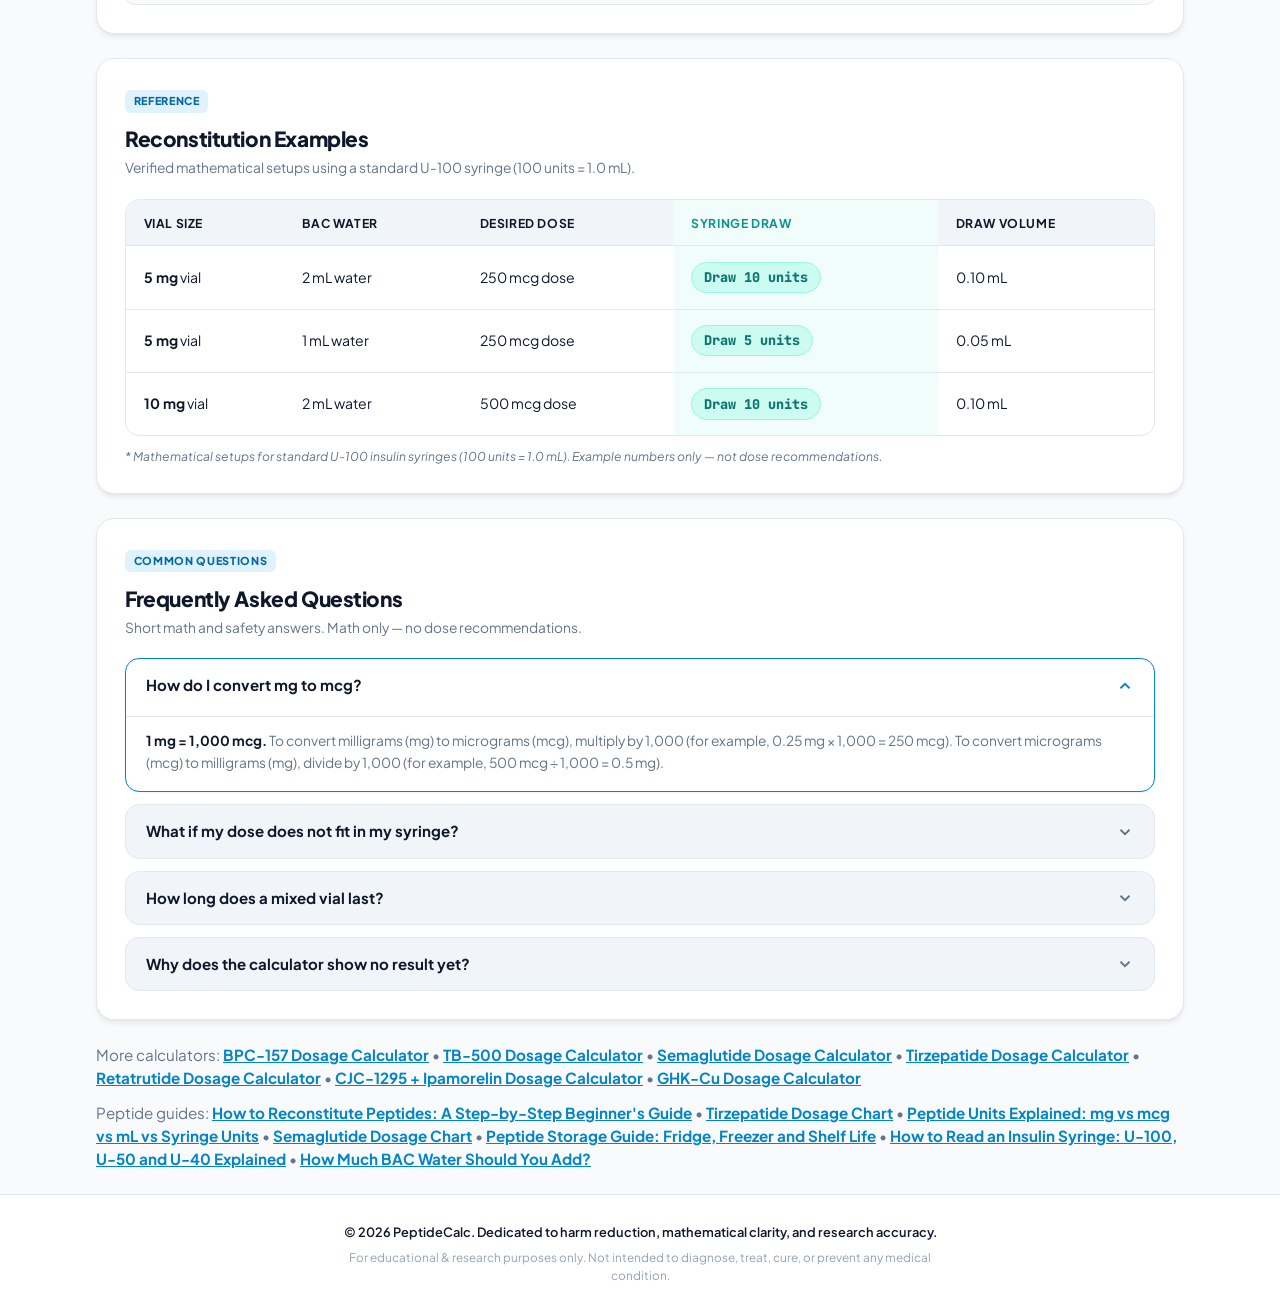
==== commit ebcbe274: "Add how much BAC water to add guide and homepage guide link" ====
--- a/index.html
+++ b/index.html
@@ -597,7 +597,7 @@
       </div>
 
       <div style="margin: 0.75rem 0 1.5rem; font-size: 0.95rem; color: var(--text-muted);">
-        Peptide guides: <a href="how-to-reconstitute-peptides.html" style="color: var(--primary); font-weight: 700; text-decoration: underline;">How to Reconstitute Peptides: A Step-by-Step Beginner's Guide</a> • <a href="tirzepatide-dosage-chart.html" style="color: var(--primary); font-weight: 700; text-decoration: underline;">Tirzepatide Dosage Chart</a> • <a href="peptide-units-explained.html" style="color: var(--primary); font-weight: 700; text-decoration: underline;">Peptide Units Explained: mg vs mcg vs mL vs Syringe Units</a> • <a href="semaglutide-dosage-chart.html" style="color: var(--primary); font-weight: 700; text-decoration: underline;">Semaglutide Dosage Chart</a> • <a href="peptide-storage-guide.html" style="color: var(--primary); font-weight: 700; text-decoration: underline;">Peptide Storage Guide: Fridge, Freezer and Shelf Life</a> • <a href="how-to-read-an-insulin-syringe.html" style="color: var(--primary); font-weight: 700; text-decoration: underline;">How to Read an Insulin Syringe: U-100, U-50 and U-40 Explained</a>
+        Peptide guides: <a href="how-to-reconstitute-peptides.html" style="color: var(--primary); font-weight: 700; text-decoration: underline;">How to Reconstitute Peptides: A Step-by-Step Beginner's Guide</a> • <a href="tirzepatide-dosage-chart.html" style="color: var(--primary); font-weight: 700; text-decoration: underline;">Tirzepatide Dosage Chart</a> • <a href="peptide-units-explained.html" style="color: var(--primary); font-weight: 700; text-decoration: underline;">Peptide Units Explained: mg vs mcg vs mL vs Syringe Units</a> • <a href="semaglutide-dosage-chart.html" style="color: var(--primary); font-weight: 700; text-decoration: underline;">Semaglutide Dosage Chart</a> • <a href="peptide-storage-guide.html" style="color: var(--primary); font-weight: 700; text-decoration: underline;">Peptide Storage Guide: Fridge, Freezer and Shelf Life</a> • <a href="how-to-read-an-insulin-syringe.html" style="color: var(--primary); font-weight: 700; text-decoration: underline;">How to Read an Insulin Syringe: U-100, U-50 and U-40 Explained</a> • <a href="how-much-bac-water-to-add.html" style="color: var(--primary); font-weight: 700; text-decoration: underline;">How Much BAC Water Should You Add?</a>
       </div>
 
     </div>
